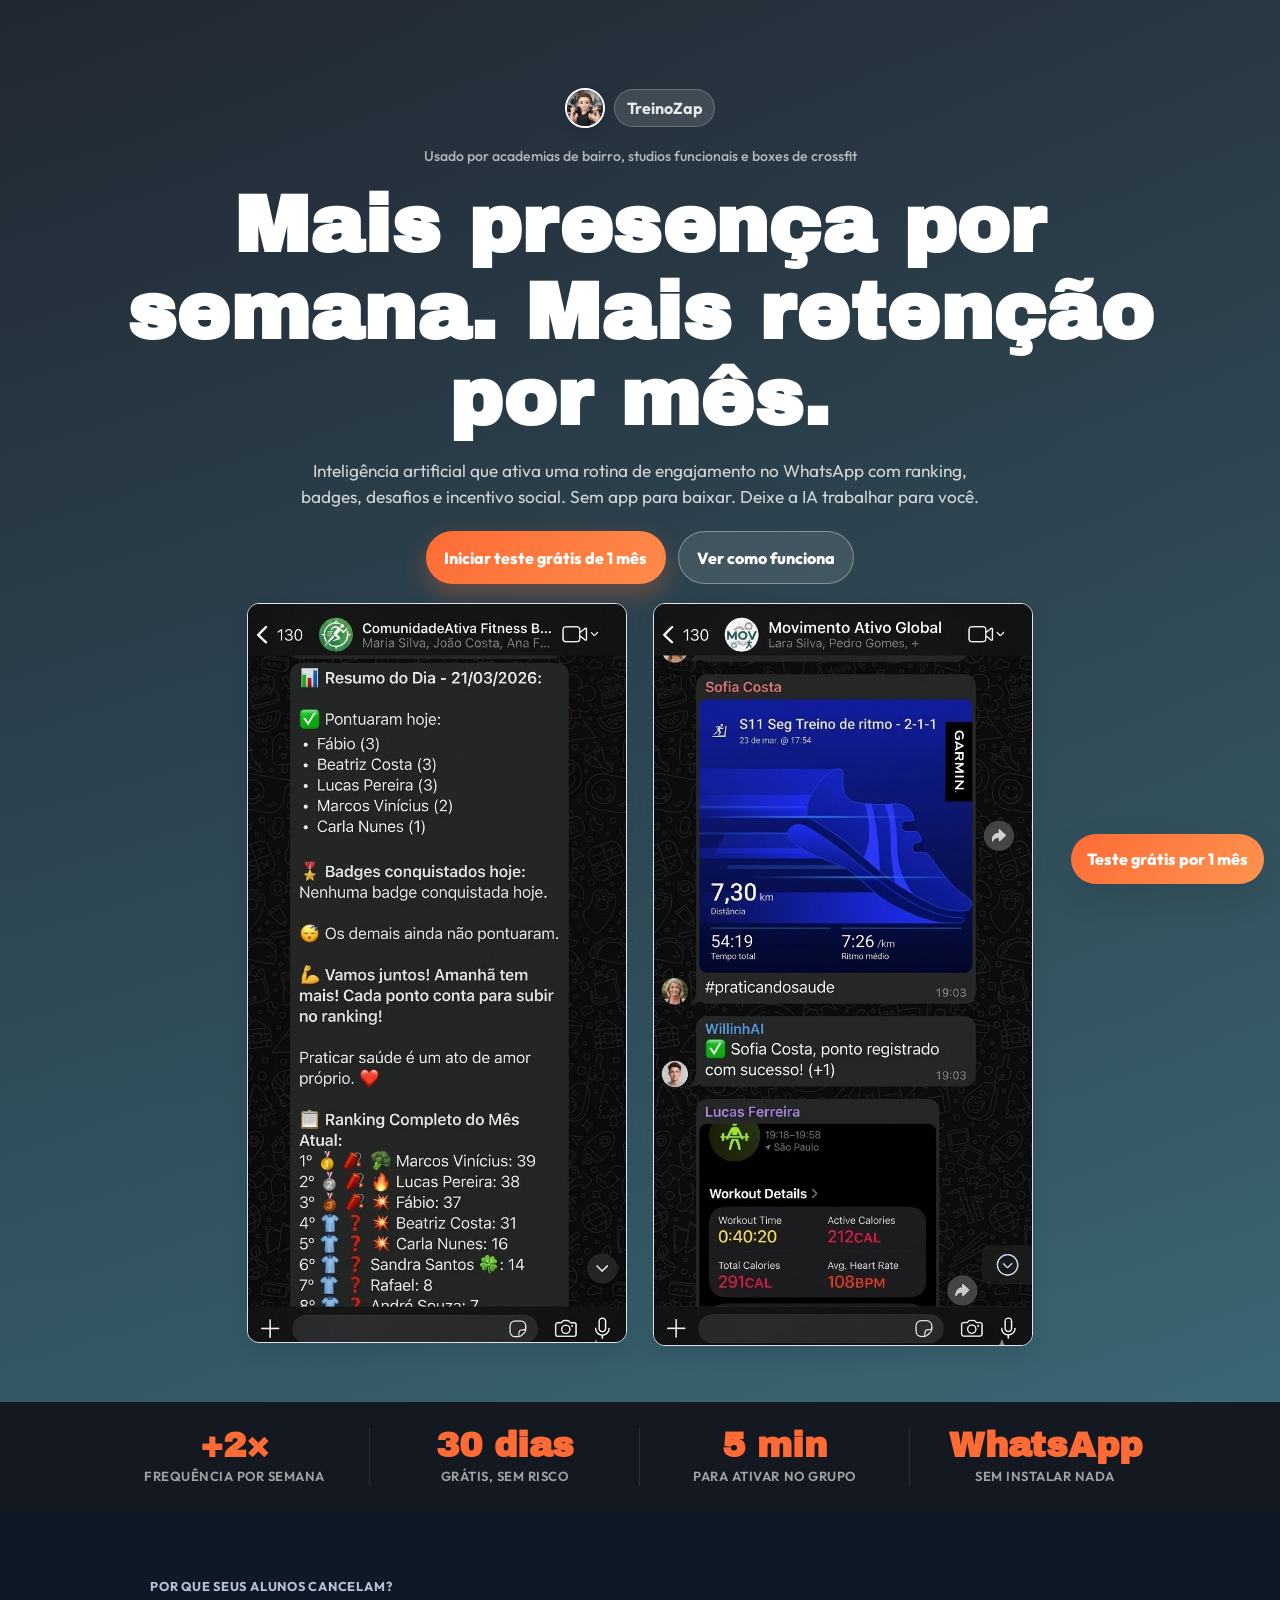
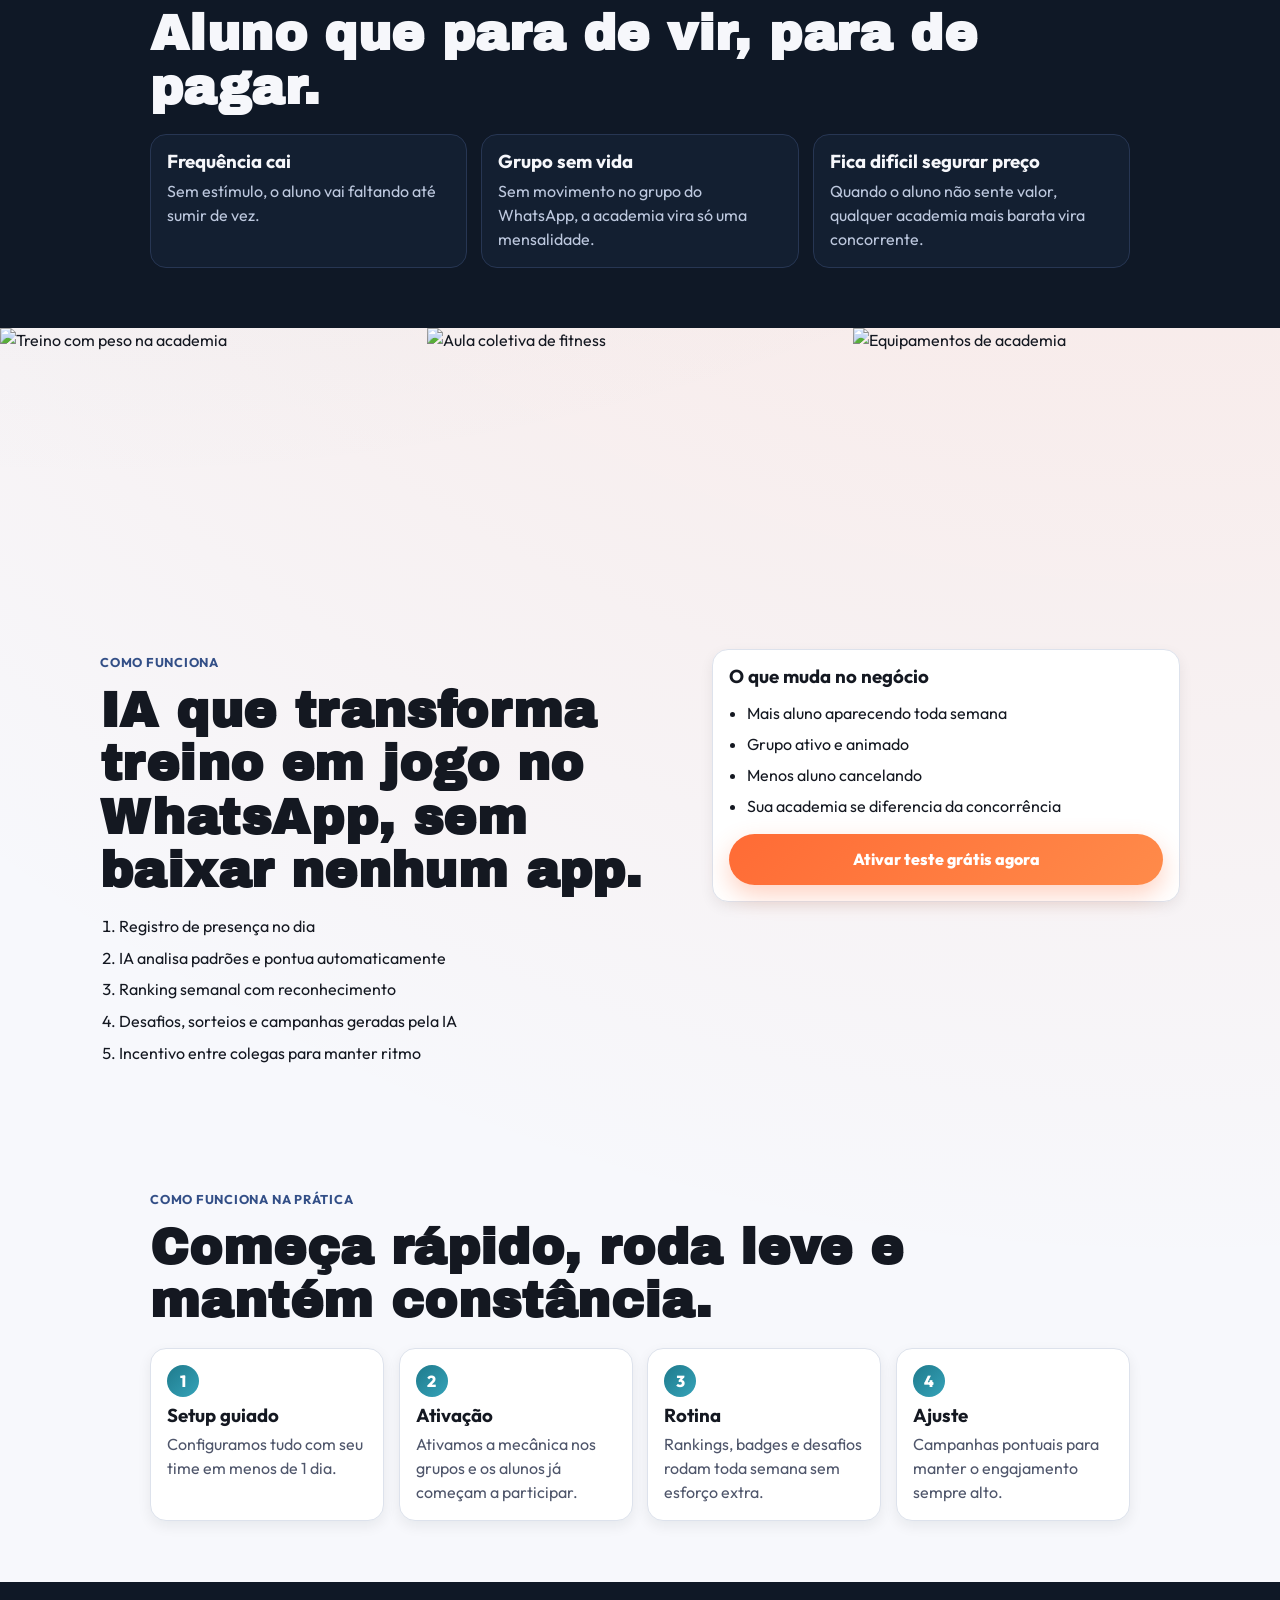
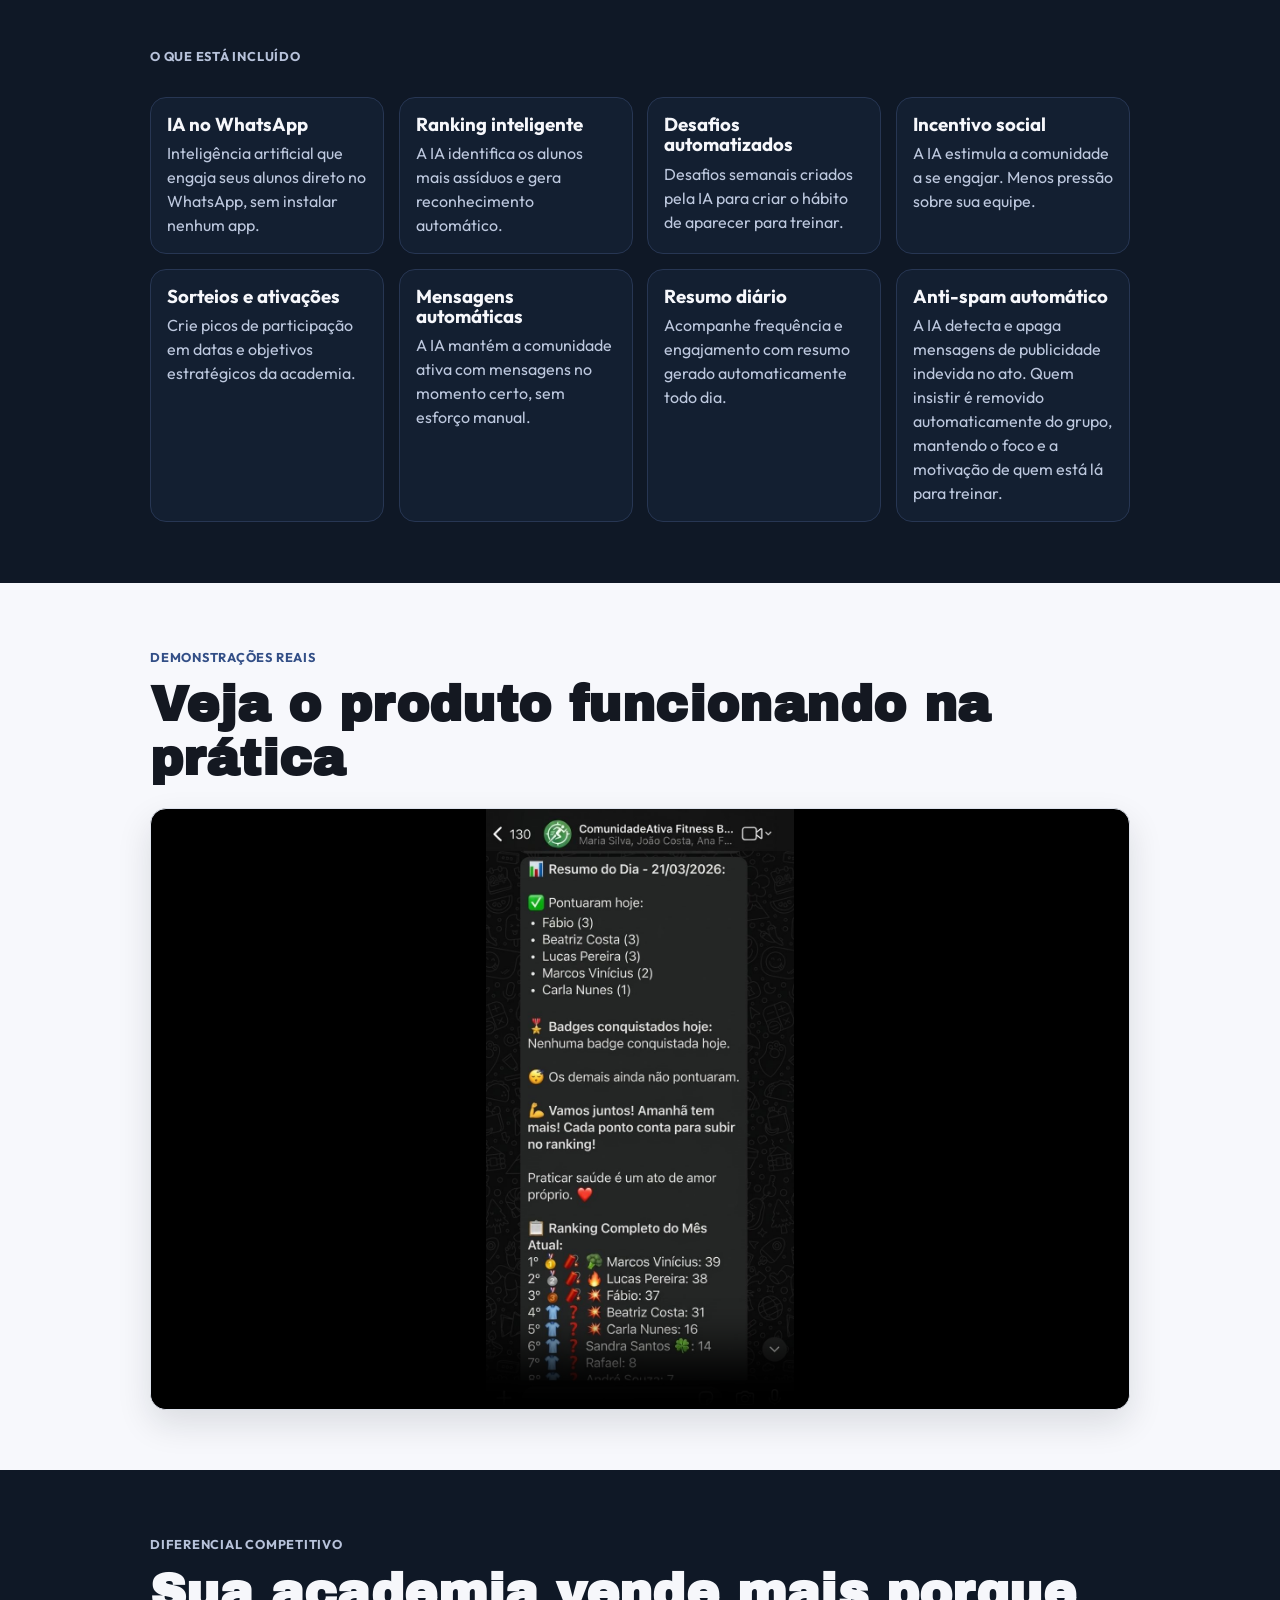
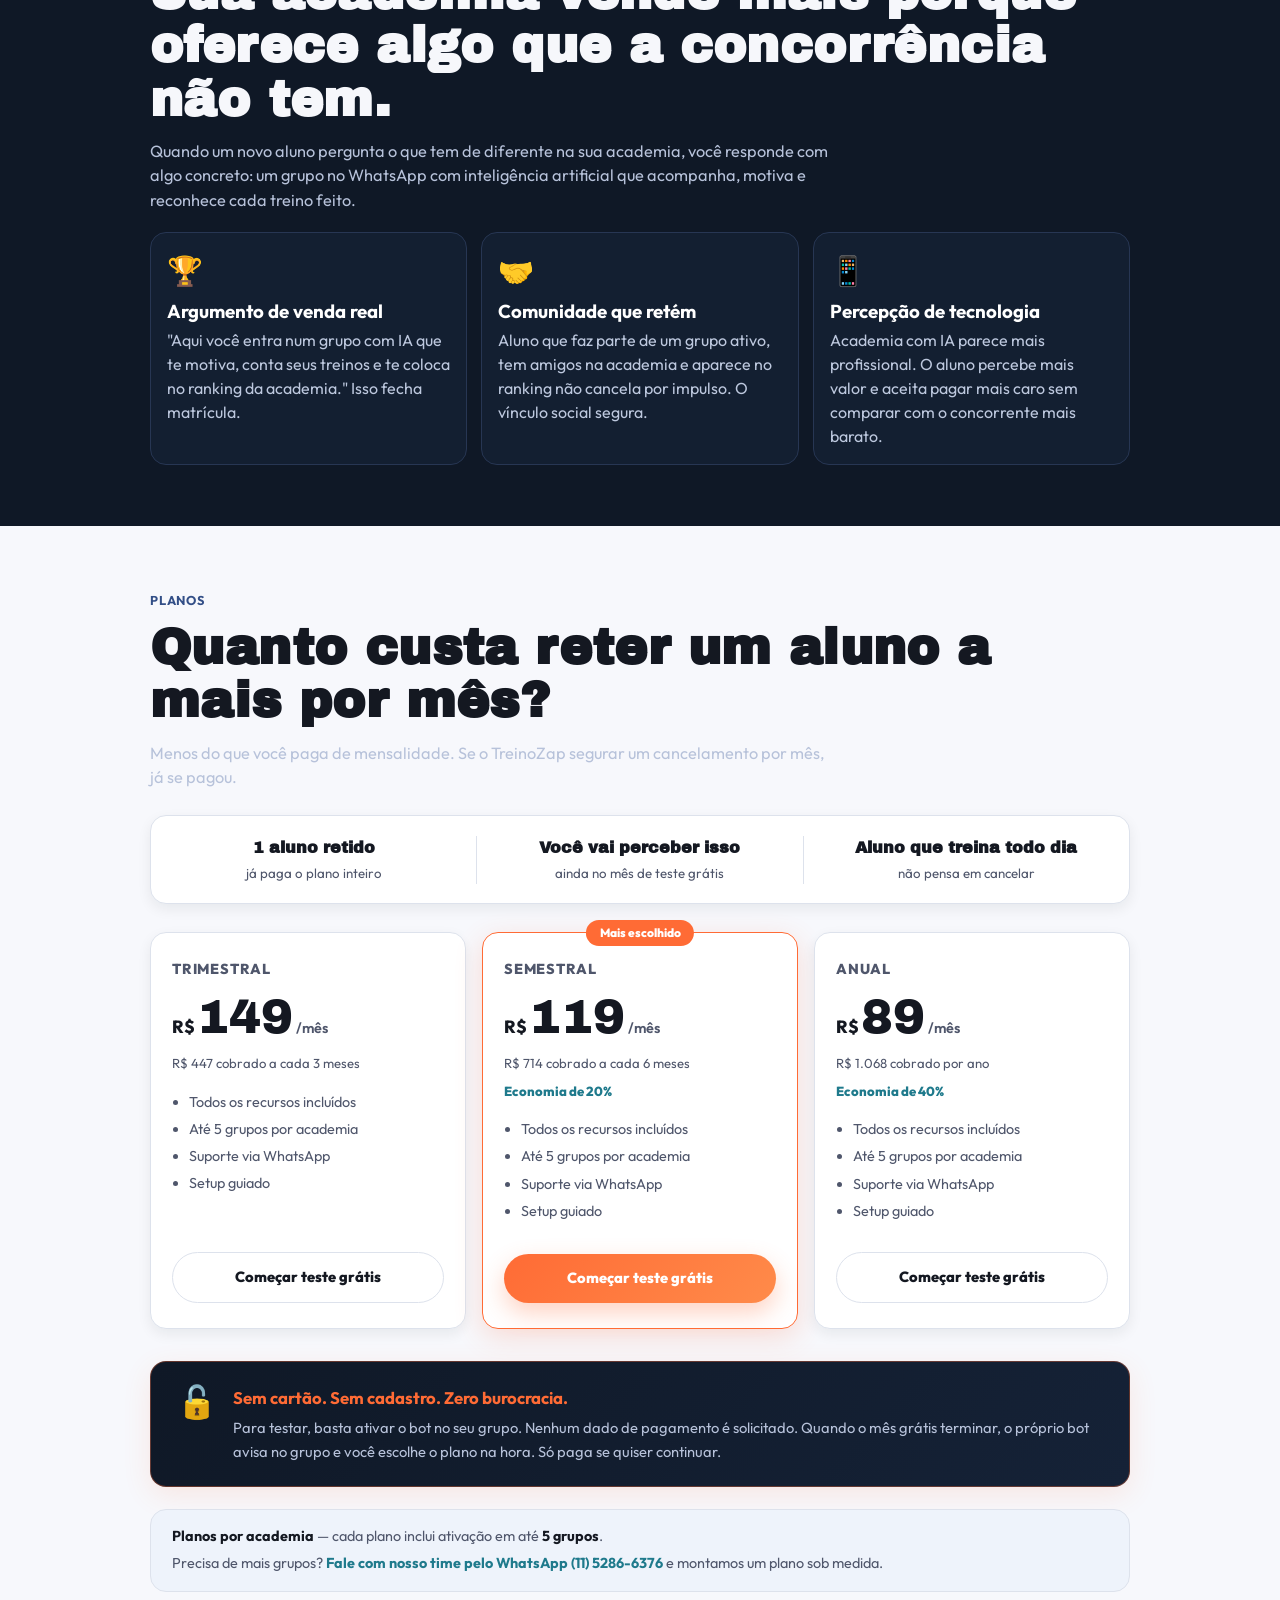
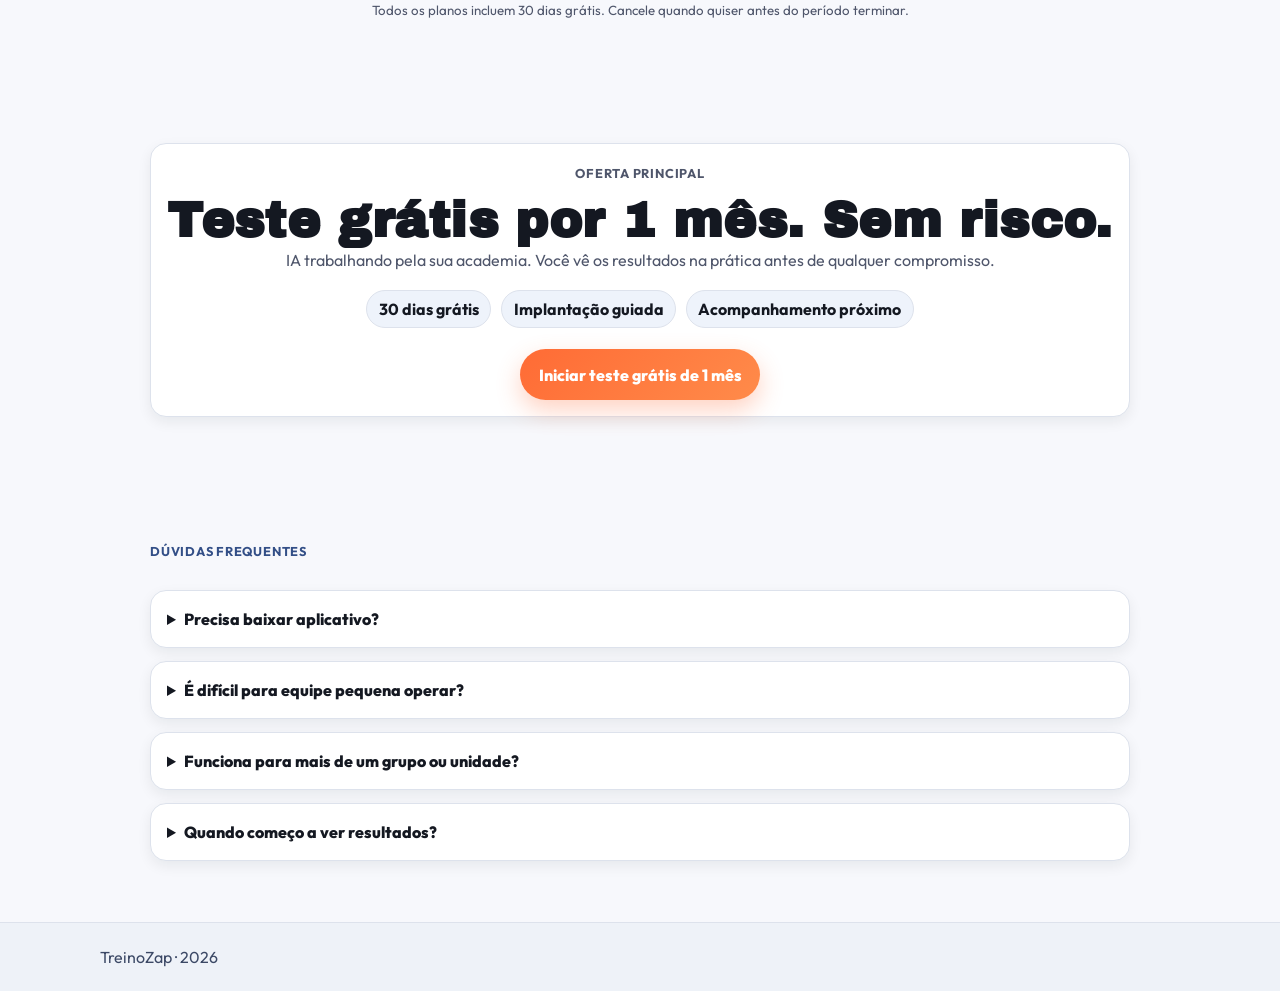
==== index.html @ 0efcb7a5 "new" ====
﻿<!doctype html>
<html lang="pt-BR">
<head>
  <meta charset="UTF-8" />
  <meta name="viewport" content="width=device-width, initial-scale=1.0" />
  <title>Solução Performance | Retenção no WhatsApp</title>
  <meta name="description" content="Solução de alta performance para retenção, frequência e engajamento da academia via WhatsApp. Teste grátis por 1 mês com implantação guiada." />
  <link rel="preconnect" href="https://fonts.googleapis.com" />
  <link rel="preconnect" href="https://fonts.gstatic.com" crossorigin />
  <link href="https://fonts.googleapis.com/css2?family=Archivo+Black&family=Outfit:wght@400;500;700;800&display=swap" rel="stylesheet" />
  <link rel="stylesheet" href="index.css" />
</head>
<body>
  <main>
    <section class="hero" id="topo">
      <div class="container hero-wrap">
        <div class="tag-with-mascot hero-mascot">
          <img class="mascot" src="img/willinhai.jpeg" alt="Mascote TreinoZap" loading="lazy" />
          <p class="micro-proof">TreinoZap</p>
        </div>
        <p class="social-proof-text">Usado por academias de bairro, studios funcionais e boxes de crossfit</p>
        <h1>Mais presença por semana. Mais retenção por mês.</h1>
        <p class="sub">
          Inteligência artificial que ativa uma rotina de engajamento no WhatsApp com ranking, badges, desafios e incentivo social.
          Sem app para baixar. Deixe a IA trabalhar para você.
        </p>

        <div class="hero-cta">
          <a class="btn btn-main" href="ativar.html">Iniciar teste grátis de 1 mês</a>
          <a class="btn btn-ghost" href="#como-funciona">Ver como funciona</a>
        </div>

        <div class="hero-gallery" aria-label="Visuais reais do produto">
          <img src="img/demonstracaorank.jpeg" alt="Ranking semanal dos alunos" loading="lazy" />
          <img src="img/demontracaopontuacao.jpeg" alt="Pontuação e reconhecimento no WhatsApp" loading="lazy" />
        </div>
      </div>
    </section>

    <section class="stats-bar" aria-label="Números do produto">
      <div class="container">
        <div class="stats-row">
          <div class="stat-item">
            <strong>+2×</strong>
            <span>frequência por semana</span>
          </div>
          <div class="stat-item">
            <strong>30 dias</strong>
            <span>grátis, sem risco</span>
          </div>
          <div class="stat-item">
            <strong>5 min</strong>
            <span>para ativar no grupo</span>
          </div>
          <div class="stat-item">
            <strong>WhatsApp</strong>
            <span>sem instalar nada</span>
          </div>
        </div>
      </div>
    </section>

    <section class="section contrast" id="dor">
      <div class="container narrow">
        <p class="eyebrow">Por que seus alunos cancelam?</p>
        <h2>Aluno que para de vir, para de pagar.</h2>
        <div class="three">
          <article>
            <h3>Frequência cai</h3>
            <p>Sem estím­ulo, o aluno vai faltando até sumir de vez.</p>
          </article>
          <article>
            <h3>Grupo sem vida</h3>
            <p>Sem movimento no grupo do WhatsApp, a academia vira só uma mensalidade.</p>
          </article>
          <article>
            <h3>Fica difícil segurar preço</h3>
            <p>Quando o aluno não sente valor, qualquer academia mais barata vira concorrente.</p>
          </article>
        </div>
      </div>
    </section>

    <div class="photo-strip" aria-hidden="true">
      <img src="https://images.unsplash.com/photo-1517836357463-d25dfeac3438?auto=format&fit=crop&w=700&q=80" alt="Treino com peso na academia" loading="lazy" />
      <img src="https://images.unsplash.com/photo-1571019613454-1cb2f99b2d8b?auto=format&fit=crop&w=700&q=80" alt="Aula coletiva de fitness" loading="lazy" />
      <img src="https://images.unsplash.com/photo-1581009146145-b5ef050c2e1e?auto=format&fit=crop&w=700&q=80" alt="Equipamentos de academia" loading="lazy" />
    </div>

    <section class="section" id="mecanismo">
      <div class="container two-col">
        <div>
          <p class="eyebrow">Como funciona</p>
          <h2>IA que transforma treino em jogo no WhatsApp, sem baixar nenhum app.</h2>
          <ol class="steps">
            <li>Registro de presença no dia</li>
            <li>IA analisa padrões e pontua automaticamente</li>
            <li>Ranking semanal com reconhecimento</li>
            <li>Desafios, sorteios e campanhas geradas pela IA</li>
            <li>Incentivo entre colegas para manter ritmo</li>
          </ol>
        </div>
        <aside class="proof-card" aria-label="Resultado esperado">
          <h3>O que muda no negócio</h3>
          <ul>
            <li>Mais aluno aparecendo toda semana</li>
            <li>Grupo ativo e animado</li>
            <li>Menos aluno cancelando</li>
            <li>Sua academia se diferencia da concorrência</li>
          </ul>
          <a class="btn btn-main full" href="ativar.html">Ativar teste grátis agora</a>
        </aside>
      </div>
    </section>

    <section class="section" id="como-funciona">
      <div class="container narrow">
        <p class="eyebrow">Como funciona na prática</p>
        <h2>Começa rápido, roda leve e mantém constância.</h2>
        <div class="timeline">
          <article><span>1</span><h3>Setup guiado</h3><p>Configuramos tudo com seu time em menos de 1 dia.</p></article>
          <article><span>2</span><h3>Ativação</h3><p>Ativamos a mecânica nos grupos e os alunos já começam a participar.</p></article>
          <article><span>3</span><h3>Rotina</h3><p>Rankings, badges e desafios rodam toda semana sem esforço extra.</p></article>
          <article><span>4</span><h3>Ajuste</h3><p>Campanhas pontuais para manter o engajamento sempre alto.</p></article>
        </div>
      </div>
    </section>

    <section class="section contrast" id="funcionalidades">
      <div class="container narrow">
        <p class="eyebrow">O que está incluído</p>
        <div class="feature-grid">
          <article><h3>IA no WhatsApp</h3><p>Inteligência artificial que engaja seus alunos direto no WhatsApp, sem instalar nenhum app.</p></article>
          <article><h3>Ranking inteligente</h3><p>A IA identifica os alunos mais assíduos e gera reconhecimento automático.</p></article>
          <article><h3>Desafios automatizados</h3><p>Desafios semanais criados pela IA para criar o hábito de aparecer para treinar.</p></article>
          <article><h3>Incentivo social</h3><p>A IA estimula a comunidade a se engajar. Menos pressão sobre sua equipe.</p></article>
          <article><h3>Sorteios e ativações</h3><p>Crie picos de participação em datas e objetivos estratégicos da academia.</p></article>
          <article><h3>Mensagens automáticas</h3><p>A IA mantém a comunidade ativa com mensagens no momento certo, sem esforço manual.</p></article>
          <article><h3>Resumo diário</h3><p>Acompanhe frequência e engajamento com resumo gerado automaticamente todo dia.</p></article>
          <article><h3>Anti-spam automático</h3><p>A IA detecta e apaga mensagens de publicidade indevida no ato. Quem insistir é removido automaticamente do grupo, mantendo o foco e a motivação de quem está lá para treinar.</p></article>
        </div>
      </div>
    </section>

    <section class="section" id="demonstracoes">
      <div class="container narrow">
        <p class="eyebrow">Demonstrações reais</p>
        <h2>Veja o produto funcionando na prática</h2>
        <div class="demo-video-wrap">
          <video controls playsinline preload="metadata" poster="img/demonstracaorank.jpeg">
            <source src="img/demo.mp4" type="video/mp4" />
            Seu navegador não suporta vídeo HTML5.
          </video>
        </div>
      </div>
    </section>

    <section class="section contrast" id="diferencial">
      <div class="container narrow">
        <p class="eyebrow">Diferencial competitivo</p>
        <h2>Sua academia vende mais porque oferece algo que a concorrência não tem.</h2>
        <p class="section-lead">Quando um novo aluno pergunta o que tem de diferente na sua academia, você responde com algo concreto: um grupo no WhatsApp com inteligência artificial que acompanha, motiva e reconhece cada treino feito.</p>
        <div class="three diff-cards">
          <article>
            <div class="diff-icon">🏆</div>
            <h3>Argumento de venda real</h3>
            <p>"Aqui você entra num grupo com IA que te motiva, conta seus treinos e te coloca no ranking da academia." Isso fecha matrícula.</p>
          </article>
          <article>
            <div class="diff-icon">🤝</div>
            <h3>Comunidade que retém</h3>
            <p>Aluno que faz parte de um grupo ativo, tem amigos na academia e aparece no ranking não cancela por impulso. O vínculo social segura.</p>
          </article>
          <article>
            <div class="diff-icon">📱</div>
            <h3>Percepção de tecnologia</h3>
            <p>Academia com IA parece mais profissional. O aluno percebe mais valor e aceita pagar mais caro sem comparar com o concorrente mais barato.</p>
          </article>
        </div>
      </div>
    </section>

    <section class="section" id="precos">
      <div class="container narrow">
        <p class="eyebrow">Planos</p>
        <h2>Quanto custa reter um aluno a mais por mês?</h2>
        <p class="section-lead">Menos do que você paga de mensalidade. Se o TreinoZap segurar um cancelamento por mês, já se pagou.</p>

        <div class="roi-banner">
          <div class="roi-item">
            <strong>1 aluno retido</strong>
            <span>já paga o plano inteiro</span>
          </div>
          <div class="roi-divider"></div>
          <div class="roi-item">
            <strong>Você vai perceber isso</strong>
            <span>ainda no mês de teste grátis</span>
          </div>
          <div class="roi-divider"></div>
          <div class="roi-item">
            <strong>Aluno que treina todo dia</strong>
            <span>não pensa em cancelar</span>
          </div>
        </div>
        <div class="pricing-grid">
          <article class="price-card">
            <p class="plan-name">Trimestral</p>
            <div class="price-main">
              <span class="price-currency">R$</span>
              <span class="price-value">149</span>
              <span class="price-period">/mês</span>
            </div>
            <p class="price-total">R$ 447 cobrado a cada 3 meses</p>
            <ul class="price-features">
              <li>Todos os recursos incluídos</li>
              <li>Até 5 grupos por academia</li>
              <li>Suporte via WhatsApp</li>
              <li>Setup guiado</li>
            </ul>
            <a class="btn btn-ghost full" href="ativar.html">Começar teste grátis</a>
          </article>
          <article class="price-card price-featured">
            <span class="price-badge">Mais escolhido</span>
            <p class="plan-name">Semestral</p>
            <div class="price-main">
              <span class="price-currency">R$</span>
              <span class="price-value">119</span>
              <span class="price-period">/mês</span>
            </div>
            <p class="price-total">R$ 714 cobrado a cada 6 meses</p>
            <p class="price-save">Economia de 20%</p>
            <ul class="price-features">
              <li>Todos os recursos incluídos</li>
              <li>Até 5 grupos por academia</li>
              <li>Suporte via WhatsApp</li>
              <li>Setup guiado</li>
            </ul>
            <a class="btn btn-main full" href="ativar.html">Começar teste grátis</a>
          </article>
          <article class="price-card">
            <p class="plan-name">Anual</p>
            <div class="price-main">
              <span class="price-currency">R$</span>
              <span class="price-value">89</span>
              <span class="price-period">/mês</span>
            </div>
            <p class="price-total">R$ 1.068 cobrado por ano</p>
            <p class="price-save">Economia de 40%</p>
            <ul class="price-features">
              <li>Todos os recursos incluídos</li>
              <li>Até 5 grupos por academia</li>
              <li>Suporte via WhatsApp</li>
              <li>Setup guiado</li>
            </ul>
            <a class="btn btn-ghost full" href="ativar.html">Começar teste grátis</a>
          </article>
        </div>
        <div class="no-card-banner">
          <span class="no-card-icon">🔓</span>
          <div>
            <strong>Sem cartão. Sem cadastro. Zero burocracia.</strong>
            <p>Para testar, basta ativar o bot no seu grupo. Nenhum dado de pagamento é solicitado. Quando o mês grátis terminar, o próprio bot avisa no grupo e você escolhe o plano na hora. Só paga se quiser continuar.</p>
          </div>
        </div>
        <div class="plan-limits">
          <p><strong>Planos por academia</strong> — cada plano inclui ativação em até <strong>5 grupos</strong>.</p>
          <p>Precisa de mais grupos? <a href="https://wa.me/5511528​66376" target="_blank" rel="noopener noreferrer">Fale com nosso time pelo WhatsApp (11) 5286-6376</a> e montamos um plano sob medida.</p>
        </div>
        <p class="price-note">Todos os planos incluem 30 dias grátis. Cancele quando quiser antes do período terminar.</p>
      </div>
    </section>

    <section class="section" id="oferta">
      <div class="container narrow offer">
        <p class="eyebrow">Oferta principal</p>
        <h2>Teste grátis por 1 mês. Sem risco.</h2>
        <p>IA trabalhando pela sua academia. Você vê os resultados na prática antes de qualquer compromisso.</p>
        <div class="chips">
          <span>30 dias grátis</span>
          <span>Implantação guiada</span>
          <span>Acompanhamento próximo</span>
        </div>
        <div class="hero-cta">
          <a class="btn btn-main" href="ativar.html">Iniciar teste grátis de 1 mês</a>
        </div>
      </div>
    </section>

    <section class="section" id="faq">
      <div class="container narrow">
        <p class="eyebrow">Dúvidas frequentes</p>
        <div class="faq-list">
          <details>
            <summary>Precisa baixar aplicativo?</summary>
            <p>Não. A ativação acontece inteiramente no WhatsApp, sem instalar nada.</p>
          </details>
          <details>
            <summary>É difícil para equipe pequena operar?</summary>
            <p>Não. O processo foi desenhado para operação leve, com onboarding guiado e suporte próximo.</p>
          </details>
          <details>
            <summary>Funciona para mais de um grupo ou unidade?</summary>
            <p>Sim. Você pode ativar em múltiplos grupos e acompanhar cada um separadamente.</p>
          </details>
          <details>
            <summary>Quando começo a ver resultados?</summary>
            <p>Academias costumam registrar aumento de frequência já na segunda semana de uso.</p>
          </details>
        </div>
      </div>
    </section>
  </main>

  <a class="sticky-cta" href="ativar.html">Teste grátis por 1 mês</a>

  <footer class="footer">
    <div class="container footer-inner">
      <p>TreinoZap · <span id="year"></span></p>
    </div>
  </footer>

  <script src="script.js"></script>
</body>
</html>
---- index.css ----
﻿:root {
  --bg: #f7f8fc;
  --ink: #141821;
  --muted: #4f566b;
  --surface: #ffffff;
  --line: #dde2ec;
  --accent: #1f7a8c;
  --accent-2: #ff6b35;
  --chip: #eef3fb;
  --radius: 16px;
  --shadow: 0 14px 34px rgba(20, 24, 33, 0.12);
}

* {
  box-sizing: border-box;
}

html,
body {
  margin: 0;
  padding: 0;
}

body {
  font-family: "Outfit", sans-serif;
  color: var(--ink);
  background:
    radial-gradient(circle at 8% 0%, rgba(31, 122, 140, 0.16), transparent 28%),
    radial-gradient(circle at 92% 12%, rgba(255, 107, 53, 0.18), transparent 30%),
    var(--bg);
  line-height: 1.5;
}

h1,
h2,
h3 {
  margin: 0;
  line-height: 1.08;
}

h1,
h2 {
  font-family: "Archivo Black", sans-serif;
  letter-spacing: 0.4px;
}

p {
  margin: 0;
}

.container {
  width: min(1080px, calc(100% - 2rem));
  margin: 0 auto;
}

.narrow {
  max-width: 980px;
}

.hero {
  padding: 5.5rem 0 3.5rem;
  position: relative;
  background-image:
    linear-gradient(160deg, rgba(8, 14, 26, 0.88) 0%, rgba(18, 75, 92, 0.82) 100%),
    url('https://images.unsplash.com/photo-1534438327276-14e5300c3a48?auto=format&fit=crop&w=1440&q=80');
  background-size: cover;
  background-position: center;
  color: #fff;
}

.hero-wrap {
  text-align: center;
}

.hero h1 {
  color: #fff;
}

.hero .sub {
  color: rgba(255, 255, 255, 0.78);
}

.hero .social-proof-text {
  color: rgba(255, 255, 255, 0.65);
}

.hero .micro-proof {
  background: rgba(255, 255, 255, 0.12);
  border-color: rgba(255, 255, 255, 0.22);
  color: rgba(255, 255, 255, 0.88);
  backdrop-filter: blur(8px);
}

.hero .btn-ghost {
  background: rgba(255, 255, 255, 0.1);
  border-color: rgba(255, 255, 255, 0.35);
  color: #fff;
  backdrop-filter: blur(6px);
}

.tag-with-mascot {
  display: inline-flex;
  align-items: center;
  gap: 0.55rem;
}

.hero-mascot {
  margin-bottom: 0.7rem;
}

.mascot {
  width: 40px;
  height: 40px;
  border-radius: 50%;
  object-fit: cover;
  border: 2px solid #fff;
  box-shadow: 0 5px 12px rgba(20, 24, 33, 0.2);
}

.micro-proof {
  display: inline-block;
  padding: 0.4rem 0.72rem;
  border-radius: 999px;
  border: 1px solid var(--line);
  background: var(--surface);
  font-weight: 700;
  color: var(--muted);
}

.social-proof-text {
  display: block;
  margin: 0.45rem auto 0;
  color: var(--muted);
  font-size: 0.88rem;
  font-weight: 500;
}

h1 {
  margin: 1rem auto 0;
  max-width: 22ch;
  font-size: clamp(2.3rem, 7.4vw, 5rem);
}

.sub {
  margin: 0.95rem auto 0;
  max-width: 64ch;
  color: var(--muted);
  font-size: 1.08rem;
}

.hero-cta {
  margin-top: 1.35rem;
  display: flex;
  justify-content: center;
  flex-wrap: wrap;
  gap: 0.75rem;
}

.btn {
  display: inline-flex;
  align-items: center;
  justify-content: center;
  text-decoration: none;
  border-radius: 999px;
  padding: 0.83rem 1.14rem;
  font-weight: 800;
}

.btn-main {
  background: linear-gradient(135deg, var(--accent-2), #ff8b4a);
  color: #fff;
  box-shadow: 0 10px 24px rgba(255, 107, 53, 0.3);
}

.btn-ghost {
  border: 1px solid var(--line);
  color: var(--ink);
  background: var(--surface);
}

.trust-row {
  margin: 1.2rem auto 0;
  display: flex;
  flex-wrap: wrap;
  justify-content: center;
  gap: 0.6rem;
}

.trust-row span {
  background: var(--chip);
  border-radius: 999px;
  padding: 0.38rem 0.72rem;
  border: 1px solid var(--line);
  font-weight: 700;
  color: #2f3c58;
}

.hero-gallery {
  margin-top: 1.2rem;
  display: grid;
  gap: 0.7rem;
  grid-template-columns: repeat(2, minmax(0, 1fr));
  max-width: 800px;
  margin-inline: auto;
}

.hero-gallery img {
  width: min(100%, 380px);
  height: auto;
  border-radius: 12px;
  border: 1px solid var(--line);
  box-shadow: 0 8px 18px rgba(20, 24, 33, 0.12);
  display: block;
  margin: 0 auto;
}

.section {
  padding: 3.8rem 0;
}

.section.contrast {
  background: #0f1826;
  color: #f6f7fb;
}

.section.contrast .eyebrow,
.section.contrast p {
  color: #b7c2da;
}

.eyebrow {
  display: inline-block;
  margin-bottom: 0.7rem;
  text-transform: uppercase;
  letter-spacing: 0.06em;
  font-size: 0.8rem;
  color: #334f87;
  font-weight: 700;
}

h2 {
  font-size: clamp(1.9rem, 5.5vw, 3.1rem);
}

.three,
.feature-grid,
.proof-grid,
.timeline {
  margin-top: 1.25rem;
  display: grid;
  gap: 0.9rem;
}

.three {
  grid-template-columns: repeat(3, minmax(0, 1fr));
}

.two-col {
  display: grid;
  grid-template-columns: 1.1fr 0.9fr;
  gap: 2.5rem;
  align-items: start;
}

.feature-grid {
  grid-template-columns: repeat(4, minmax(0, 1fr));
}

.timeline {
  grid-template-columns: repeat(4, minmax(0, 1fr));
}

.proof-grid {
  grid-template-columns: repeat(2, minmax(0, 1fr));
}

.three article,
.feature-grid article,
.proof-grid article,
.timeline article,
.proof-card,
.offer,
details {
  background: var(--surface);
  border: 1px solid var(--line);
  border-radius: var(--radius);
  padding: 1rem;
  box-shadow: 0 5px 14px rgba(20, 24, 33, 0.07);
}

.proof-grid img {
  width: min(100%, 420px);
  height: auto;
  border-radius: 12px;
  border: 1px solid var(--line);
  margin-top: 0.55rem;
  display: block;
  margin-left: auto;
  margin-right: auto;
}

.section.contrast article {
  background: #131f31;
  border-color: #273653;
  box-shadow: none;
}

.section.contrast article p {
  color: #bdc8de;
}

article h3 {
  margin-bottom: 0.45rem;
}

article p,
.offer p {
  color: var(--muted);
}

.steps {
  margin: 1rem 0 0;
  padding-left: 1.2rem;
}

.steps li + li {
  margin-top: 0.48rem;
}

.proof-card {
  position: sticky;
  top: 1rem;
}

.proof-card ul {
  margin: 0.9rem 0 1rem;
  padding-left: 1.1rem;
}

.proof-card li + li {
  margin-top: 0.44rem;
}

.full {
  width: 100%;
}

.timeline span {
  display: inline-grid;
  place-items: center;
  width: 32px;
  height: 32px;
  border-radius: 50%;
  margin-bottom: 0.5rem;
  font-weight: 800;
  color: #fff;
  background: linear-gradient(135deg, var(--accent), #35a3b9);
}

.offer {
  text-align: center;
}

.chips {
  margin-top: 1.1rem;
  display: flex;
  gap: 0.6rem;
  justify-content: center;
  flex-wrap: wrap;
}

.chips span {
  background: var(--chip);
  border: 1px solid var(--line);
  border-radius: 999px;
  padding: 0.38rem 0.72rem;
  font-weight: 700;
}

.faq-list {
  margin-top: 1.1rem;
  display: grid;
  gap: 0.8rem;
}

summary {
  cursor: pointer;
  font-weight: 800;
}

details p {
  margin-top: 0.56rem;
}

.sticky-cta {
  position: fixed;
  right: 1rem;
  bottom: 1rem;
  z-index: 30;
  text-decoration: none;
  background: linear-gradient(135deg, var(--accent-2), #ff944f);
  color: #fff;
  font-weight: 800;
  padding: 0.82rem 1rem;
  border-radius: 999px;
  box-shadow: var(--shadow);
}

.footer {
  border-top: 1px solid var(--line);
  background: #eef2f8;
}

.footer-inner {
  min-height: 68px;
  display: flex;
  align-items: center;
  justify-content: space-between;
  gap: 1rem;
  color: #3c4966;
}

.footer-nav {
  display: inline-flex;
  gap: 0.8rem;
}

.footer-nav a {
  color: #3c4966;
  text-decoration: none;
  border-bottom: 1px solid transparent;
}

.footer-nav a:hover {
  border-color: #3c4966;
}

/* ── Stats bar ── */
.stats-bar {
  background: var(--ink);
  padding: 1.6rem 0;
}

.stats-row {
  display: grid;
  grid-template-columns: repeat(4, 1fr);
  gap: 0;
  text-align: center;
}

.stat-item {
  display: flex;
  flex-direction: column;
  gap: 0.25rem;
  padding: 0 1rem;
  border-right: 1px solid rgba(255, 255, 255, 0.1);
}

.stat-item:last-child {
  border-right: none;
}

.stat-item strong {
  font-family: "Archivo Black", sans-serif;
  font-size: clamp(1.5rem, 4vw, 2.2rem);
  color: var(--accent-2);
  line-height: 1;
}

.stat-item span {
  font-size: 0.82rem;
  color: rgba(255, 255, 255, 0.6);
  font-weight: 600;
  text-transform: uppercase;
  letter-spacing: 0.04em;
}

/* ── Photo strip ── */
.photo-strip {
  display: grid;
  grid-template-columns: repeat(3, 1fr);
  height: 260px;
  overflow: hidden;
}

.photo-strip img {
  width: 100%;
  height: 100%;
  object-fit: cover;
  display: block;
  transition: transform 0.5s ease;
}

.photo-strip img:hover {
  transform: scale(1.04);
}

/* ── Card hover effects ── */
.three article,
.feature-grid article,
.proof-grid article,
.timeline article {
  transition: transform 0.2s ease, box-shadow 0.2s ease;
}

.three article:hover,
.feature-grid article:hover,
.timeline article:hover {
  transform: translateY(-4px);
  box-shadow: 0 16px 36px rgba(20, 24, 33, 0.13);
}

/* ── Pricing ── */
.pricing-grid {
  margin-top: 1.8rem;
  display: grid;
  grid-template-columns: repeat(3, minmax(0, 1fr));
  gap: 1rem;
  align-items: stretch;
}
@media (max-width: 980px) {
  .three,
  .feature-grid,
  .proof-grid,
  .timeline {
    grid-template-columns: repeat(2, minmax(0, 1fr));
  }

  .pricing-grid {
    grid-template-columns: 1fr;
    max-width: 440px;
    margin-left: auto;
    margin-right: auto;
  }

  .hero-gallery {
    grid-template-columns: 1fr;
  }

  .two-col {
    grid-template-columns: 1fr;
  }

  .proof-card {
    position: static;
  }

  .stats-row {
    grid-template-columns: repeat(2, 1fr);
    gap: 1rem;
  }

  .stat-item {
    border-right: none;
    border-bottom: 1px solid rgba(255, 255, 255, 0.1);
    padding-bottom: 1rem;
  }

  .stat-item:nth-child(3),
  .stat-item:last-child {
    border-bottom: none;
  }

  .photo-strip {
    grid-template-columns: 1fr;
    height: 220px;
  }

  .photo-strip img:nth-child(2),
  .photo-strip img:nth-child(3) {
    display: none;
  }
}

@media (max-width: 680px) {
  .three,
  .feature-grid,
  .proof-grid,
  .timeline {
    grid-template-columns: 1fr;
  }

  .stats-row {
    grid-template-columns: 1fr;
  }

  .stat-item {
    border-bottom: 1px solid rgba(255, 255, 255, 0.1);
    padding-bottom: 0.8rem;
  }

  .stat-item:last-child {
    border-bottom: none;
    padding-bottom: 0;
  }

  .no-card-banner {
    flex-direction: column;
    gap: 0.8rem;
  }

  .hero-cta .btn,
  .price-card .btn {
    width: 100%;
    justify-content: center;
  }

  .two-col {
    gap: 1.5rem;
  }

  .section {
    padding: 2.5rem 0;
  }

  .footer-inner {
    text-align: center;
    flex-direction: column;
    justify-content: center;
    padding: 0.7rem 0;
  }

  .sticky-cta {
    left: 1rem;
    right: 1rem;
    text-align: center;
  }
}

/* ── Differentiator section ── */
.section-lead {
  margin-top: 0.8rem;
  color: #b7c2da;
  font-size: 1.02rem;
  max-width: 62ch;
}

.section.contrast .section-lead {
  color: #b7c2da;
}

.diff-icon {
  font-size: 1.8rem;
  margin-bottom: 0.5rem;
}

.diff-cards article h3 {
  color: #fff;
}

/* ── Demo video ── */
.demo-video-wrap {
  margin-top: 1.4rem;
  border-radius: var(--radius);
  overflow: hidden;
  box-shadow: var(--shadow);
  border: 1px solid var(--line);
  background: #000;
}

.demo-video-wrap video {
  width: 100%;
  display: block;
  max-height: 600px;
  object-fit: contain;
}



.price-card {
  background: var(--surface);
  border: 1px solid var(--line);
  border-radius: var(--radius);
  padding: 1.6rem 1.3rem;
  display: flex;
  flex-direction: column;
  gap: 0.5rem;
  position: relative;
  box-shadow: 0 5px 14px rgba(20, 24, 33, 0.07);
  transition: transform 0.2s ease, box-shadow 0.2s ease;
}

.price-card:hover {
  transform: translateY(-4px);
  box-shadow: 0 16px 36px rgba(20, 24, 33, 0.13);
}

.price-featured {
  border-color: var(--accent-2);
  box-shadow: 0 8px 28px rgba(255, 107, 53, 0.2);
}

.price-badge {
  position: absolute;
  top: -13px;
  left: 50%;
  transform: translateX(-50%);
  background: var(--accent-2);
  color: #fff;
  font-size: 0.75rem;
  font-weight: 800;
  padding: 0.25rem 0.85rem;
  border-radius: 999px;
  white-space: nowrap;
}

.plan-name {
  font-weight: 800;
  font-size: 0.9rem;
  text-transform: uppercase;
  letter-spacing: 0.06em;
  color: var(--muted);
  margin: 0;
}

.price-main {
  display: flex;
  align-items: baseline;
  gap: 0.15rem;
  margin: 0.3rem 0;
}

.price-currency {
  font-size: 1.1rem;
  font-weight: 800;
  color: var(--ink);
}

.price-value {
  font-family: "Archivo Black", sans-serif;
  font-size: 3rem;
  line-height: 1;
  color: var(--ink);
}

.price-period {
  font-size: 0.9rem;
  color: var(--muted);
  font-weight: 600;
}

.price-total {
  font-size: 0.82rem;
  color: var(--muted);
  margin: 0;
}

.price-save {
  font-size: 0.82rem;
  font-weight: 800;
  color: var(--accent);
  margin: 0;
}

.price-features {
  margin: 0.6rem 0 0;
  padding-left: 1.1rem;
  flex: 1;
}

.price-features li {
  font-size: 0.9rem;
  color: var(--muted);
  margin-bottom: 0.35rem;
}

.price-card .btn {
  margin-top: 1rem;
  font-size: 0.92rem;
}

.price-note {
  text-align: center;
  margin-top: 0.6rem;
  font-size: 0.83rem;
  color: var(--muted);
}

/* ── Plan limits ── */
.plan-limits {
  margin-top: 1.4rem;
  background: var(--chip);
  border: 1px solid var(--line);
  border-radius: var(--radius);
  padding: 1rem 1.3rem;
  display: flex;
  flex-direction: column;
  gap: 0.35rem;
}

.plan-limits p {
  margin: 0;
  font-size: 0.9rem;
  color: var(--muted);
}

.plan-limits strong {
  color: var(--ink);
}

.plan-limits a {
  color: var(--accent);
  font-weight: 700;
  text-decoration: none;
  border-bottom: 1px solid transparent;
  transition: border-color 0.15s;
}

.plan-limits a:hover {
  border-color: var(--accent);
}

/* ── ROI banner ── */
.roi-banner {
  display: flex;
  align-items: center;
  justify-content: space-between;
  gap: 0;
  margin: 1.6rem 0 1.8rem;
  background: var(--surface);
  border: 1px solid var(--line);
  border-radius: var(--radius);
  overflow: hidden;
  box-shadow: 0 5px 14px rgba(20, 24, 33, 0.07);
}

.roi-item {
  flex: 1;
  display: flex;
  flex-direction: column;
  align-items: center;
  text-align: center;
  padding: 1.2rem 1rem;
  gap: 0.25rem;
}

.roi-item strong {
  font-family: "Archivo Black", sans-serif;
  font-size: 1rem;
  color: var(--ink);
}

.roi-item span {
  font-size: 0.83rem;
  color: var(--muted);
}

.roi-divider {
  width: 1px;
  height: 48px;
  background: var(--line);
  flex-shrink: 0;
}

@media (max-width: 680px) {
  .roi-banner {
    flex-direction: column;
  }
  .roi-divider {
    width: 100%;
    height: 1px;
  }
}

/* ── No-card banner ── */
.no-card-banner {
  display: flex;
  align-items: flex-start;
  gap: 1rem;
  margin-top: 2rem;
  background: linear-gradient(135deg, #0f1826, #152237);
  border-radius: var(--radius);
  padding: 1.4rem 1.6rem;
  color: #f0f4ff;
  border: 1px solid rgba(255, 107, 53, 0.35);
  box-shadow: 0 8px 28px rgba(255, 107, 53, 0.12);
}

.no-card-icon {
  font-size: 2rem;
  flex-shrink: 0;
  line-height: 1;
}

.no-card-banner strong {
  display: block;
  font-size: 1.05rem;
  margin-bottom: 0.4rem;
  color: var(--accent-2);
}

.no-card-banner p {
  font-size: 0.92rem;
  color: #b7c2da;
  margin: 0;
  line-height: 1.6;
}
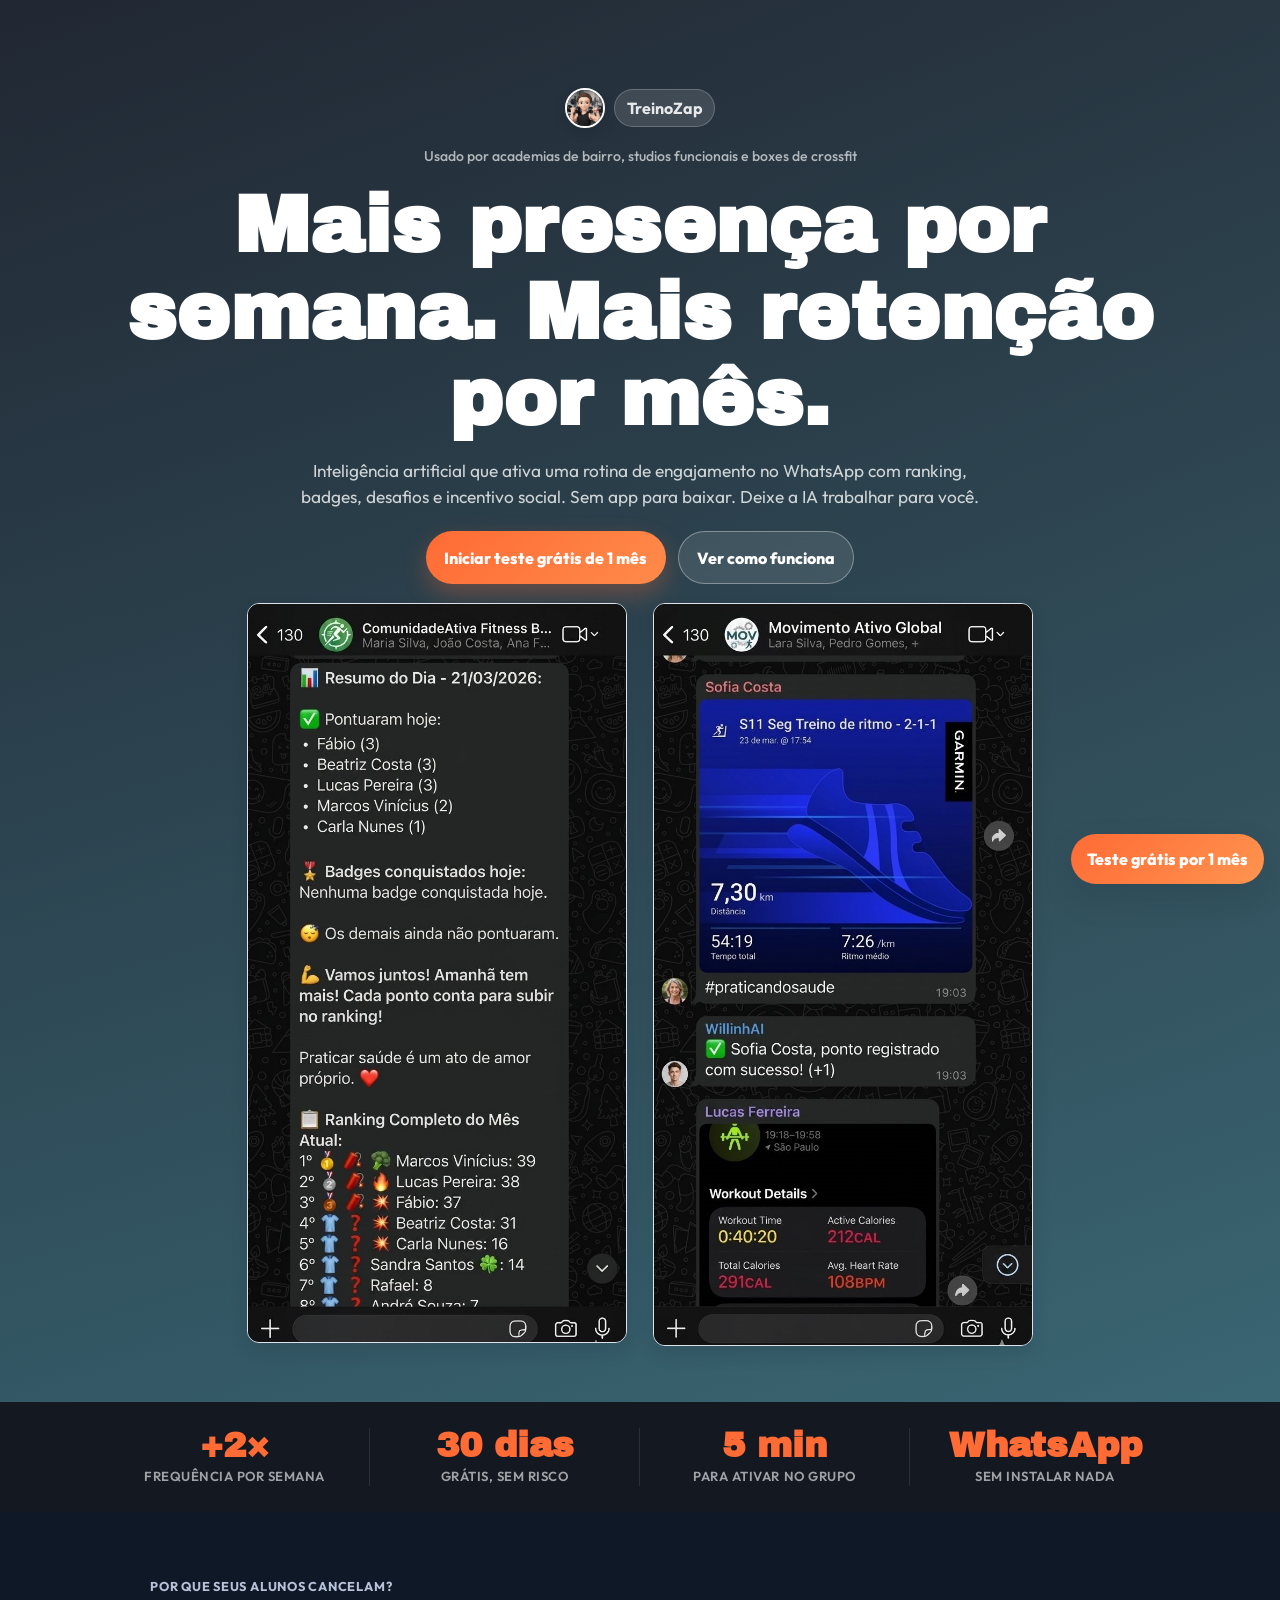
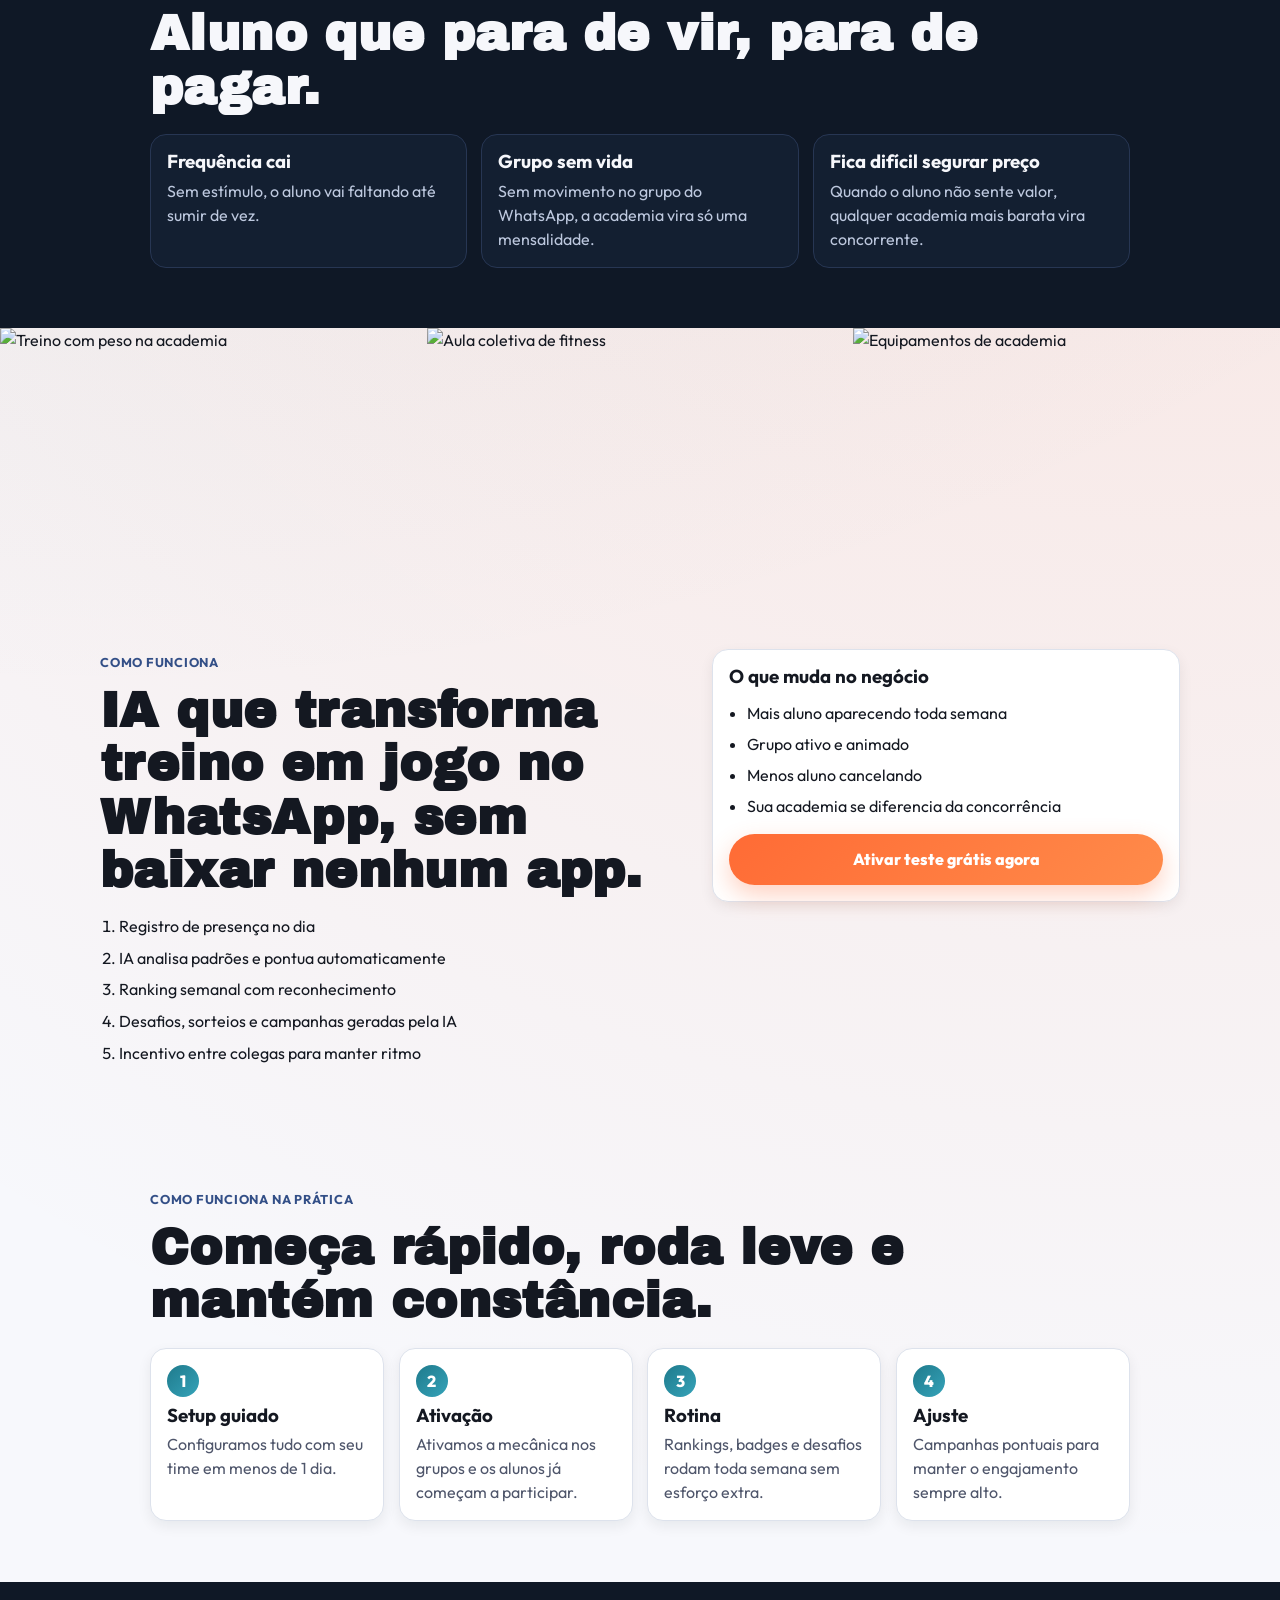
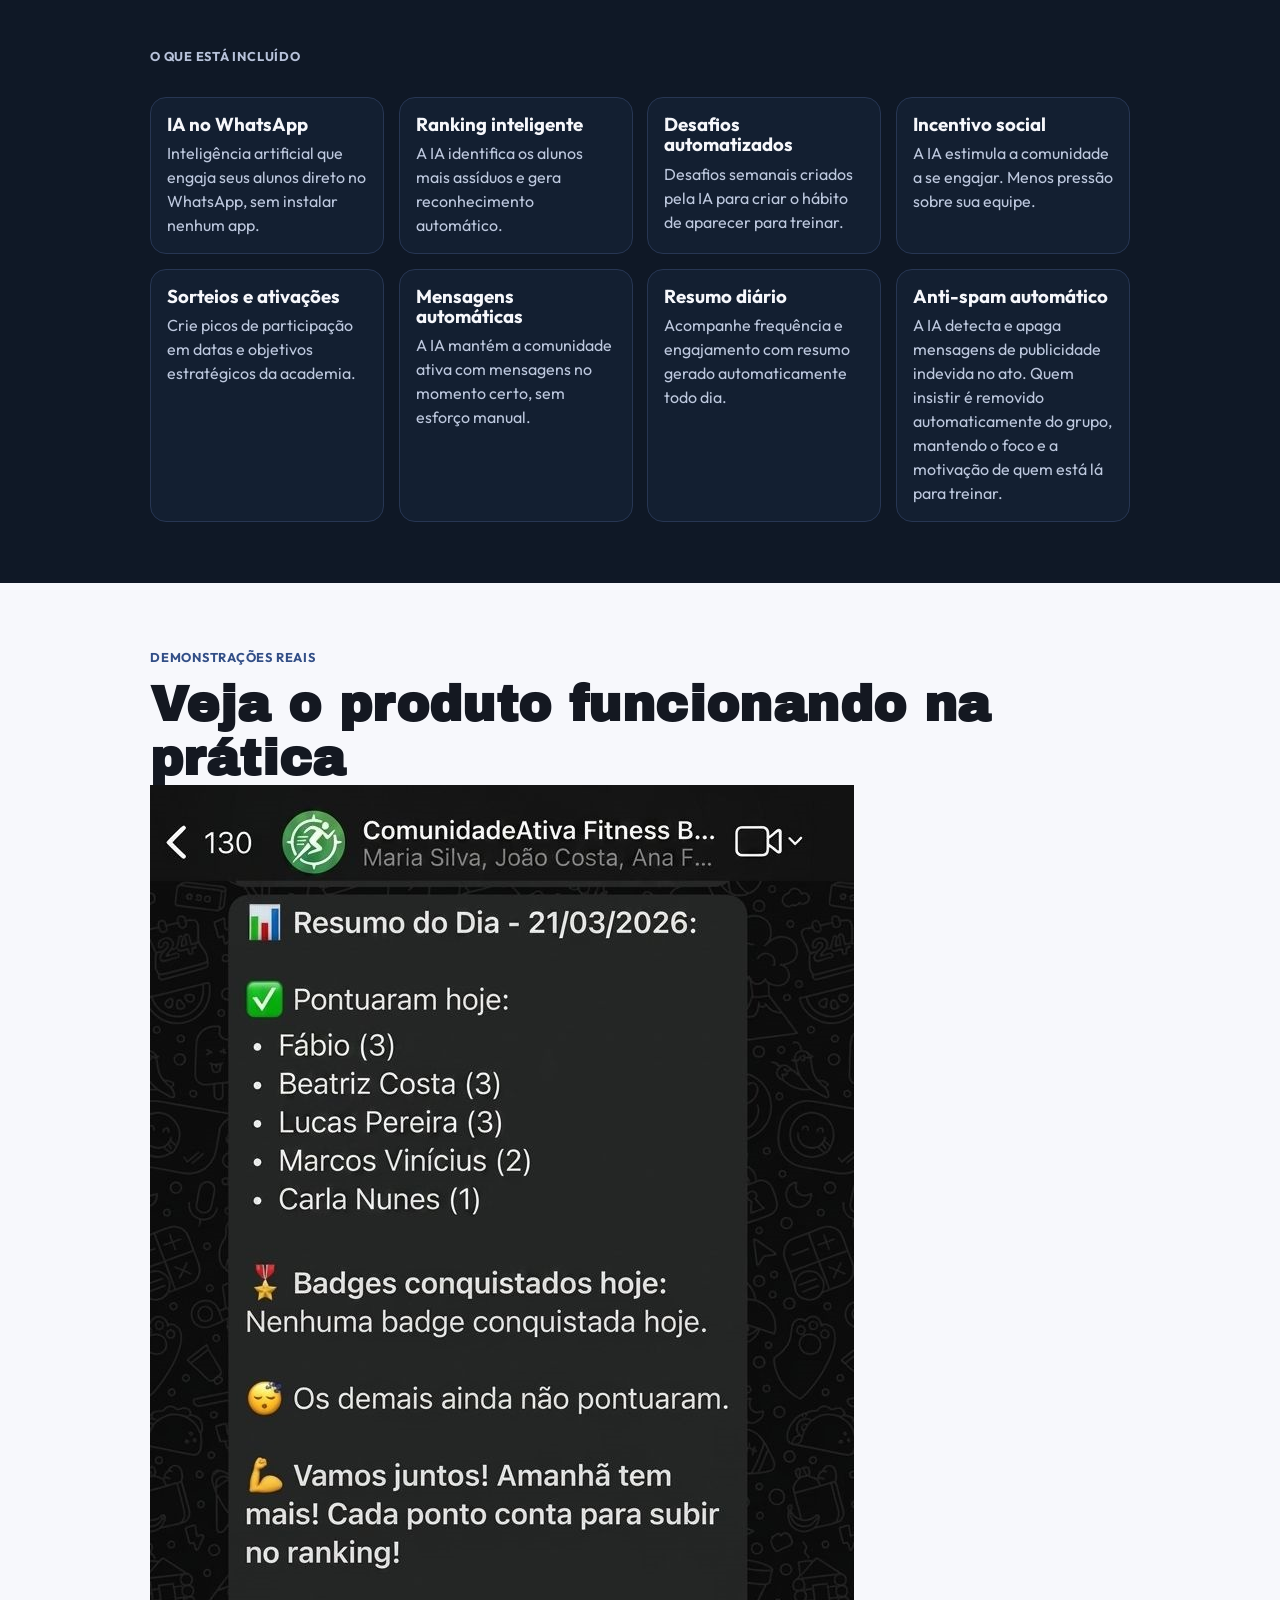
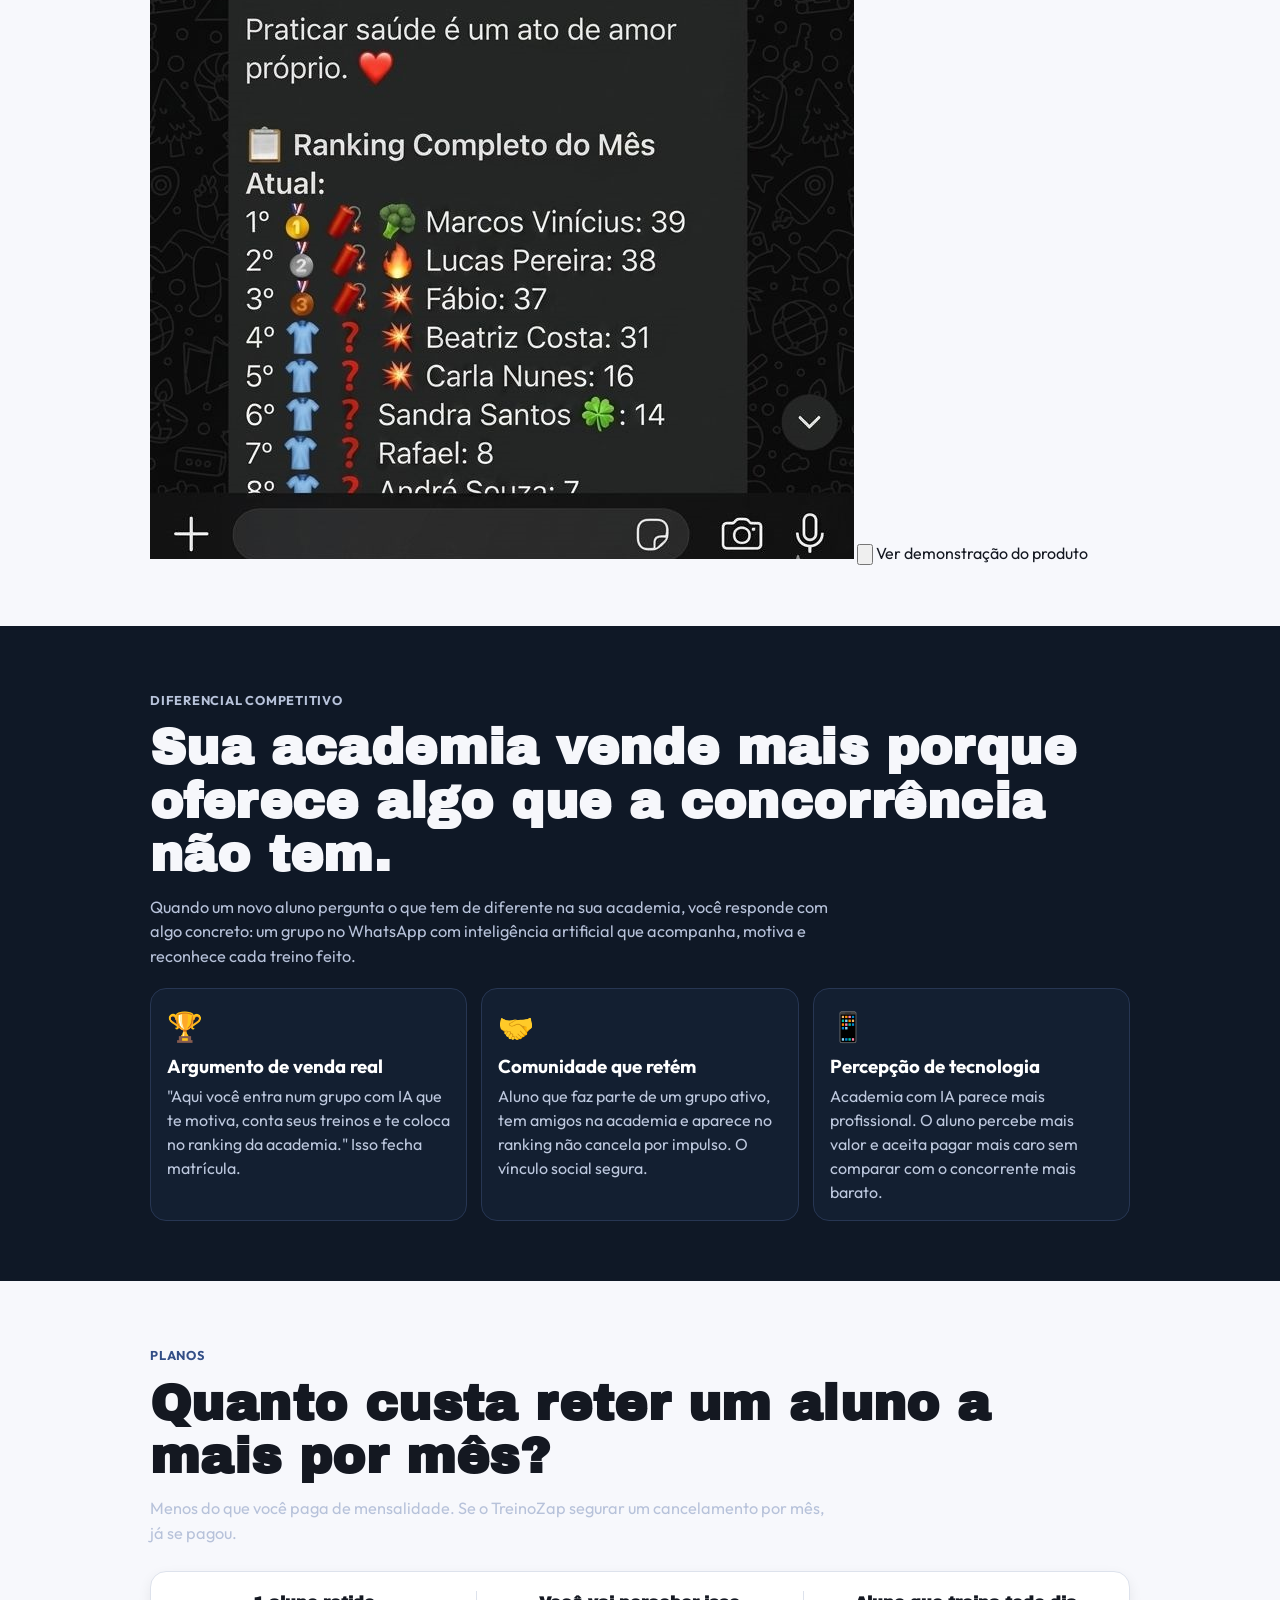
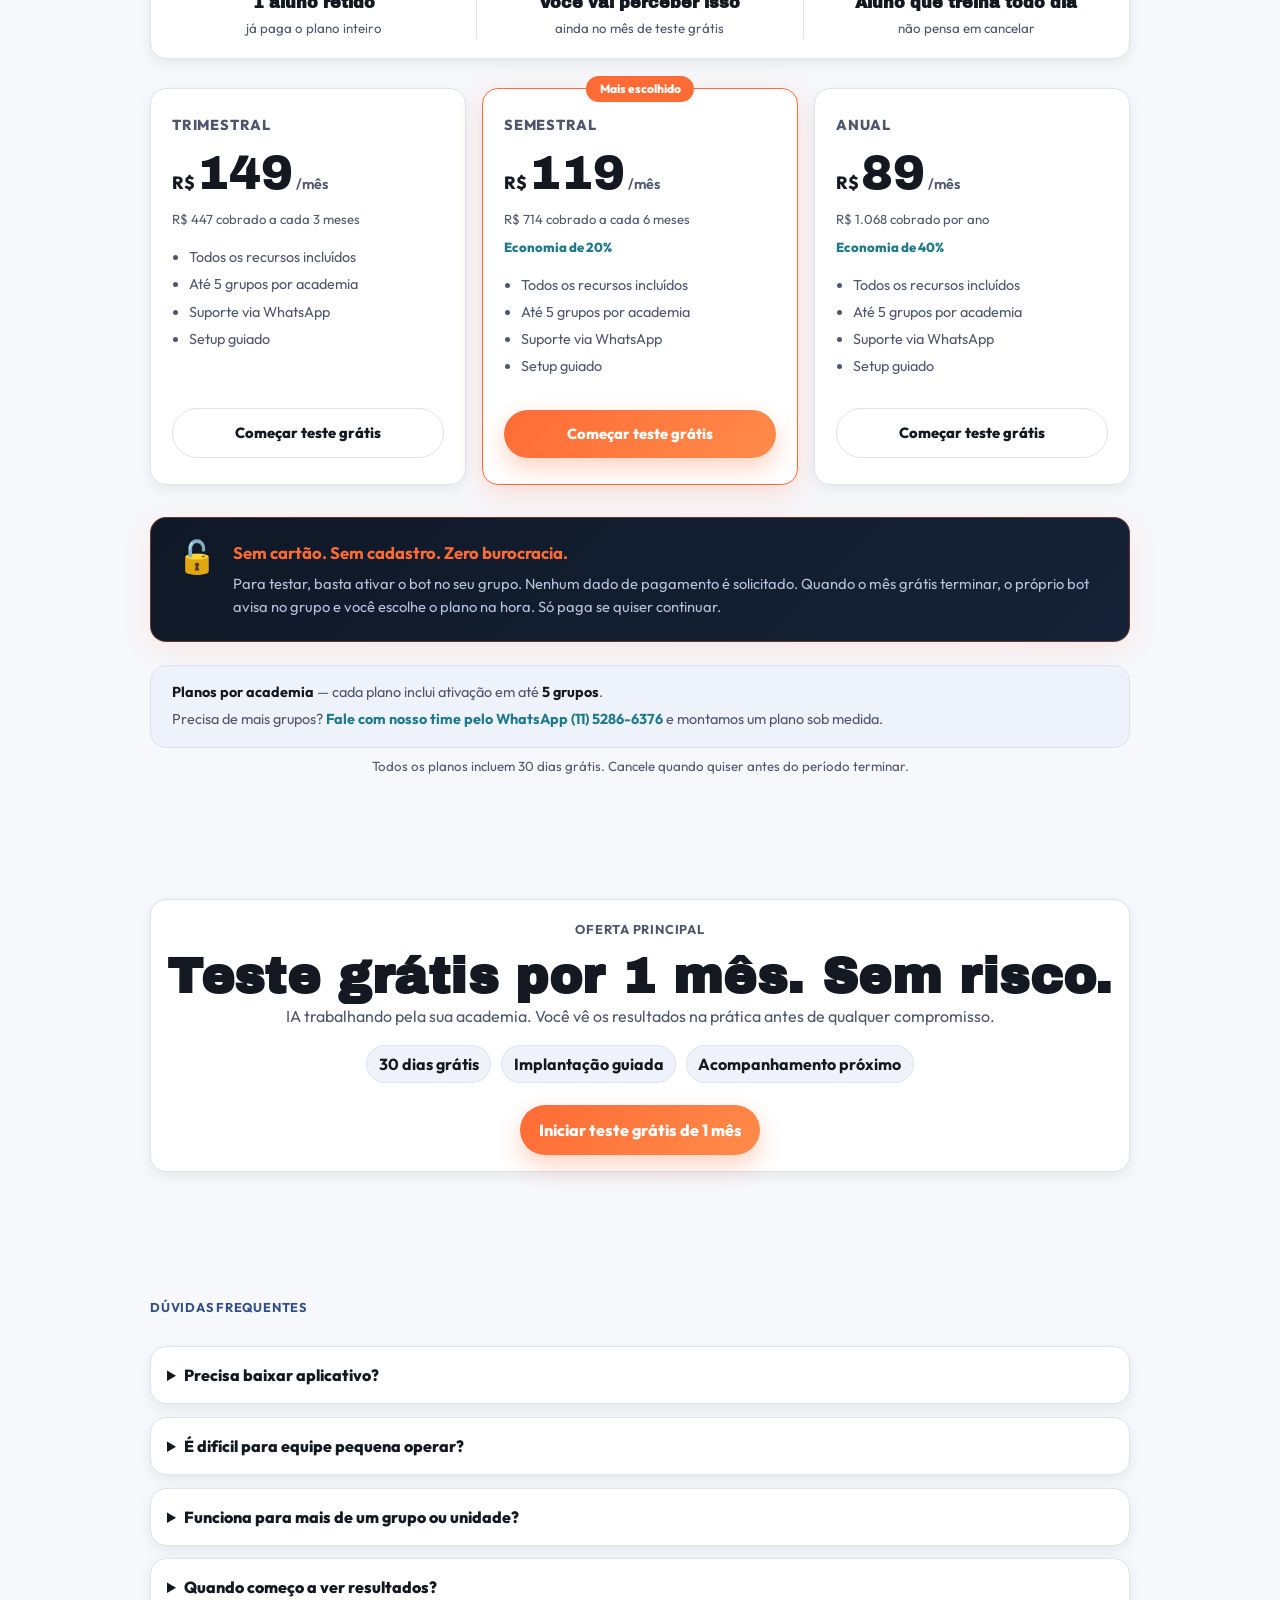
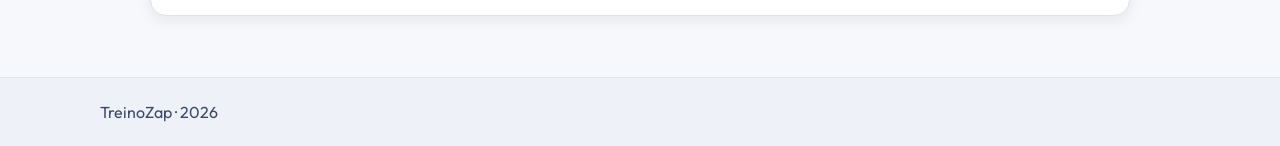
==== commit dae0884a: "Update index.html" ====
--- a/index.html
+++ b/index.html
@@ -1,4 +1,4 @@
-﻿<!doctype html>
+<!doctype html>
 <html lang="pt-BR">
 <head>
   <meta charset="UTF-8" />
@@ -146,12 +146,22 @@
       <div class="container narrow">
         <p class="eyebrow">Demonstrações reais</p>
         <h2>Veja o produto funcionando na prática</h2>
-        <div class="demo-video-wrap">
-          <video controls playsinline preload="metadata" poster="img/demonstracaorank.jpeg">
+        <div class="demo-thumb" id="demoThumb">
+          <img src="img/demonstracaorank.jpeg" alt="Clique para ver o vídeo de demonstração" />
+          <button class="demo-play-btn" aria-label="Assistir demonstração">
+            <svg viewBox="0 0 80 80" fill="none" xmlns="http://www.w3.org/2000/svg">
+              <circle cx="40" cy="40" r="40" fill="rgba(255,107,53,0.92)"/>
+              <polygon points="32,24 60,40 32,56" fill="#fff"/>
+            </svg>
+          </button>
+          <span class="demo-label">Ver demonstração do produto</span>
+        </div>
+        <dialog class="demo-dialog" id="demoDialog">
+          <button class="demo-close" id="demoClose" aria-label="Fechar">&times;</button>
+          <video controls autoplay playsinline preload="none">
             <source src="img/demo.mp4" type="video/mp4" />
-            Seu navegador não suporta vídeo HTML5.
           </video>
-        </div>
+        </dialog>
       </div>
     </section>
 
--- a/index.css
+++ b/index.css
@@ -1,4 +1,4 @@
-﻿:root {
+:root {
   --bg: #f7f8fc;
   --ink: #141821;
   --muted: #4f566b;
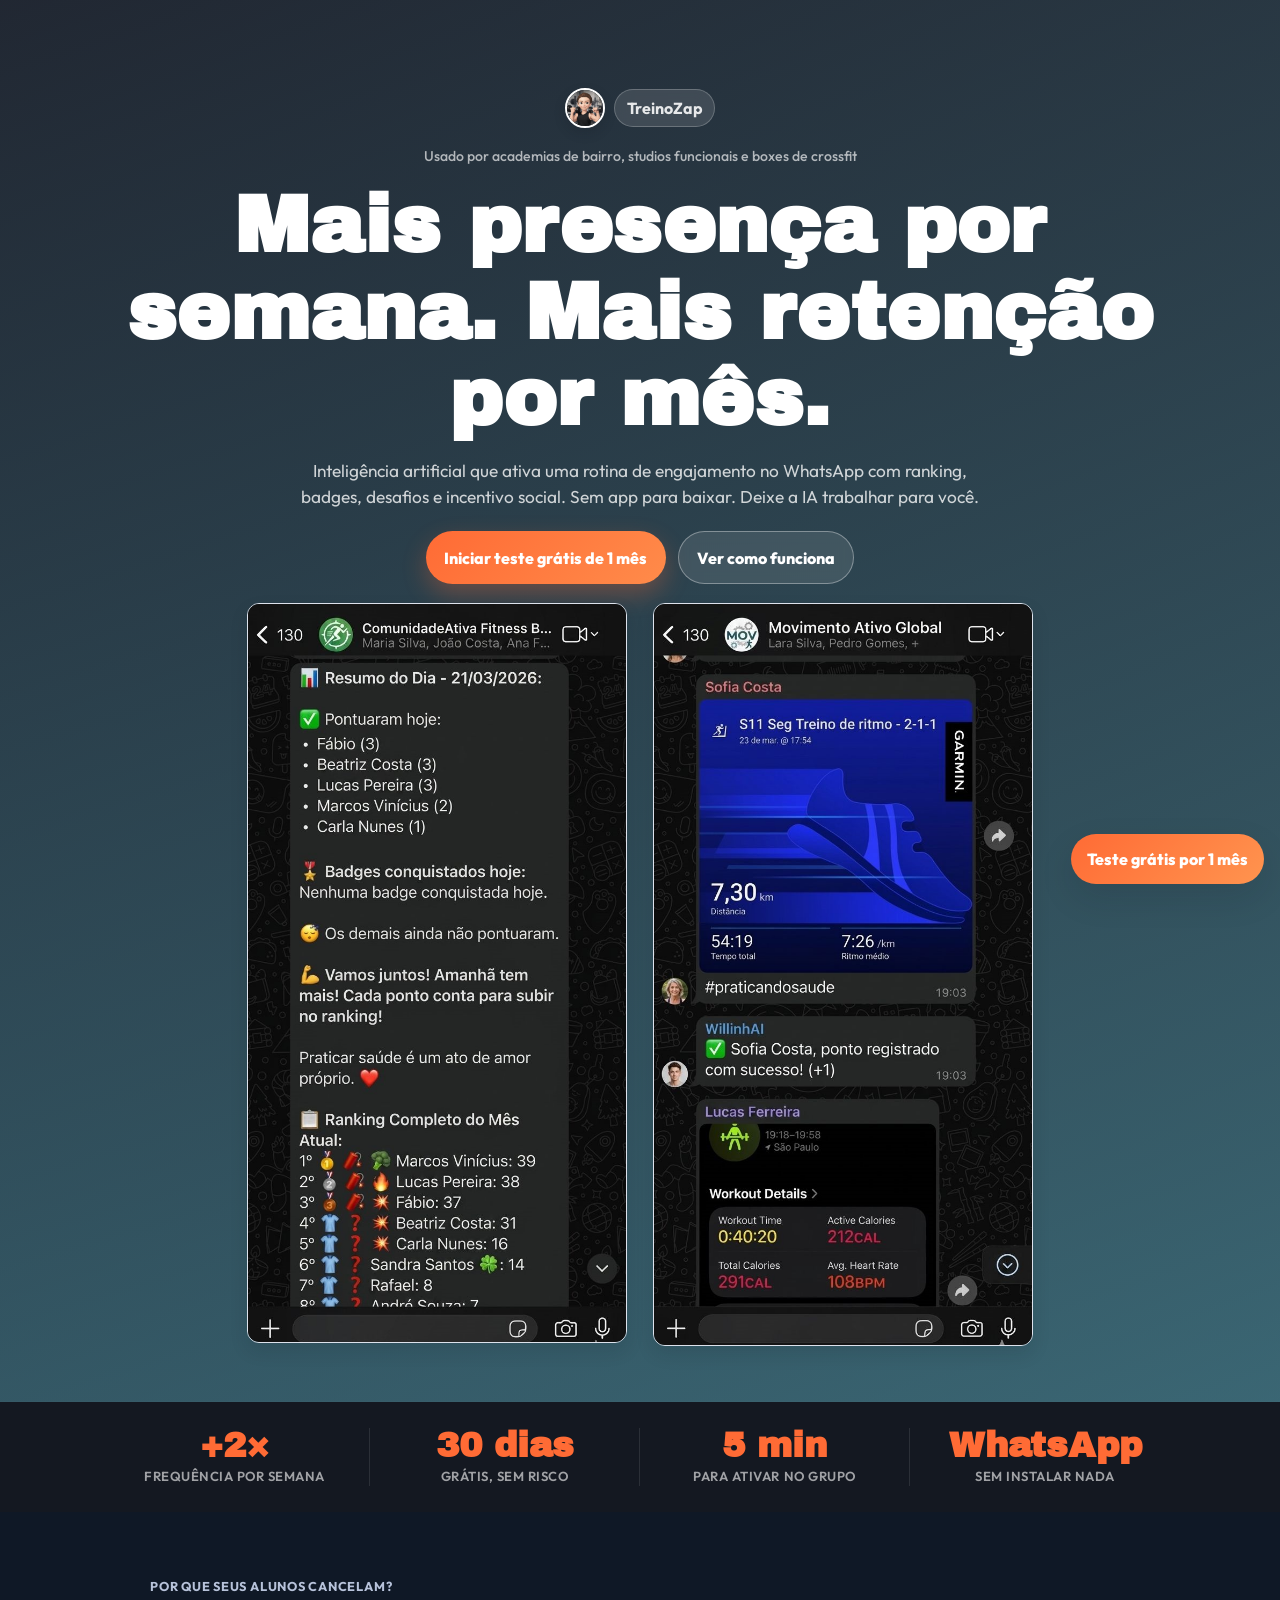
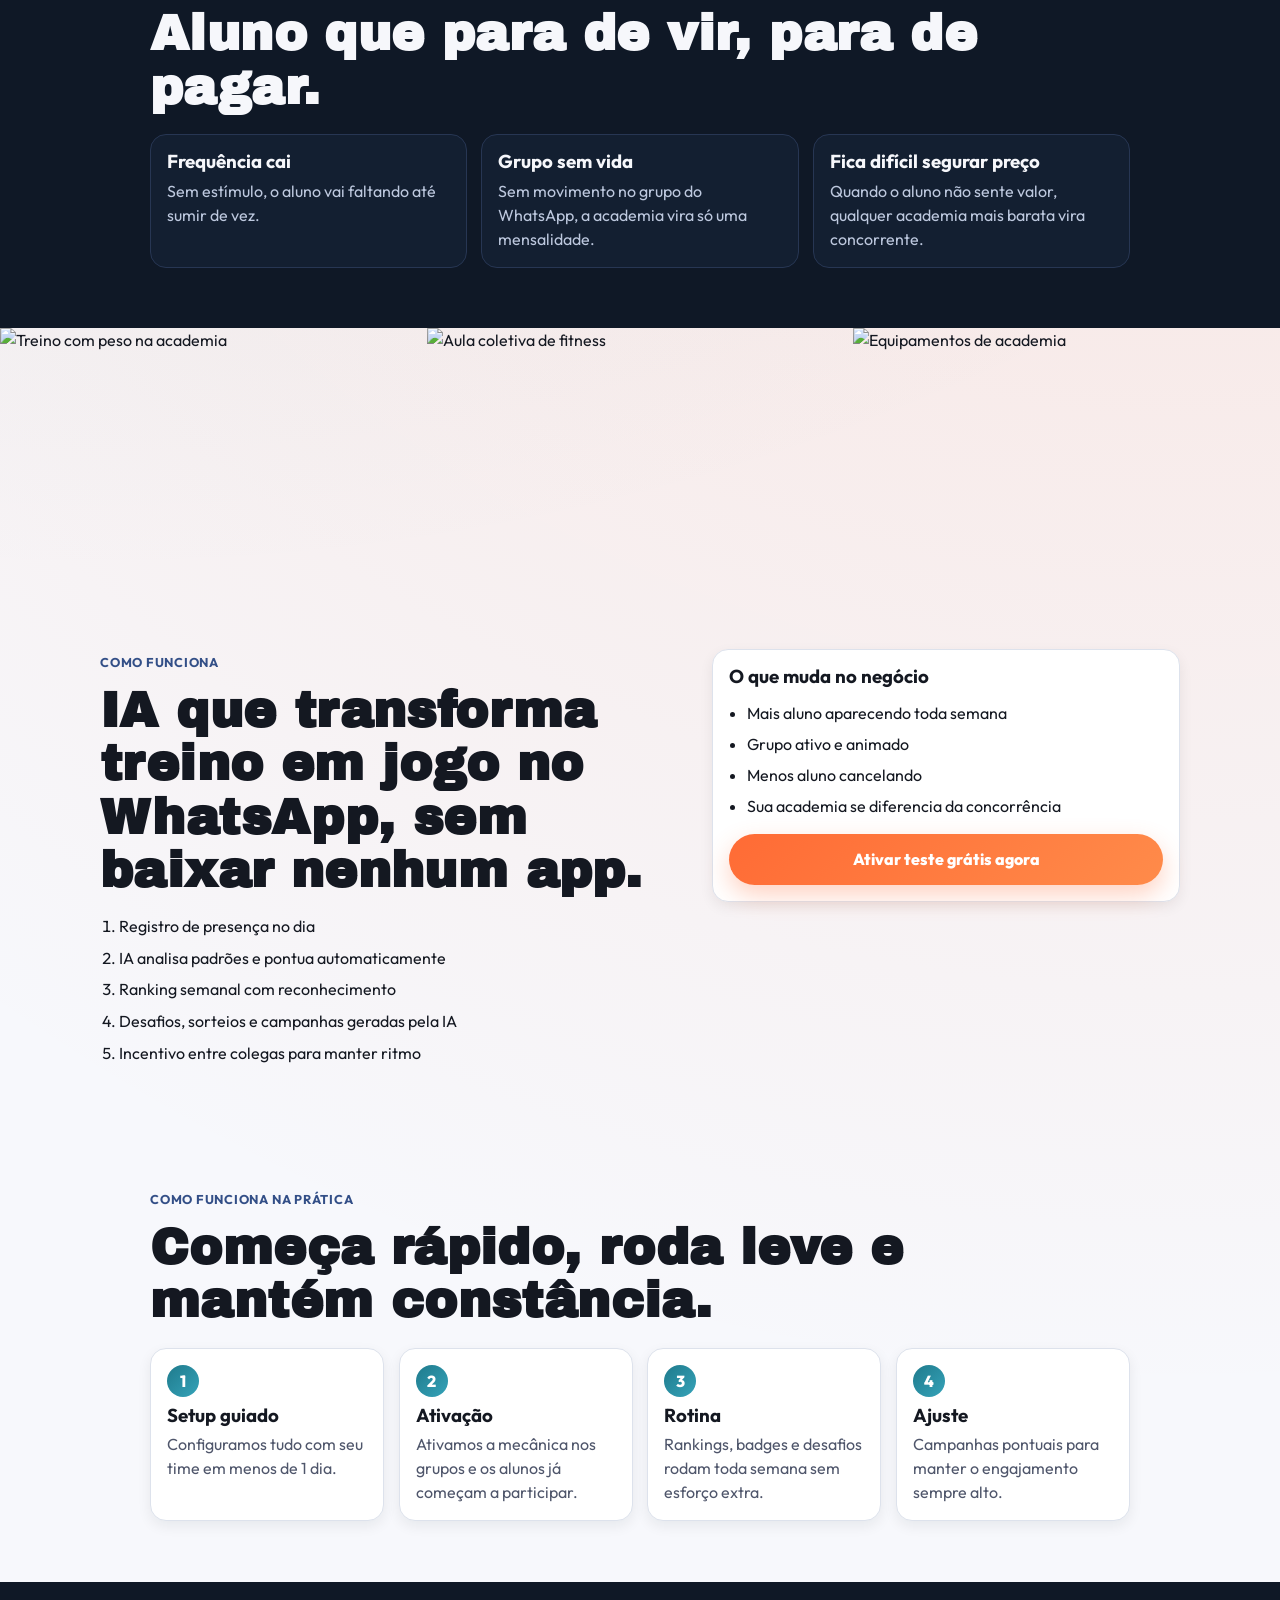
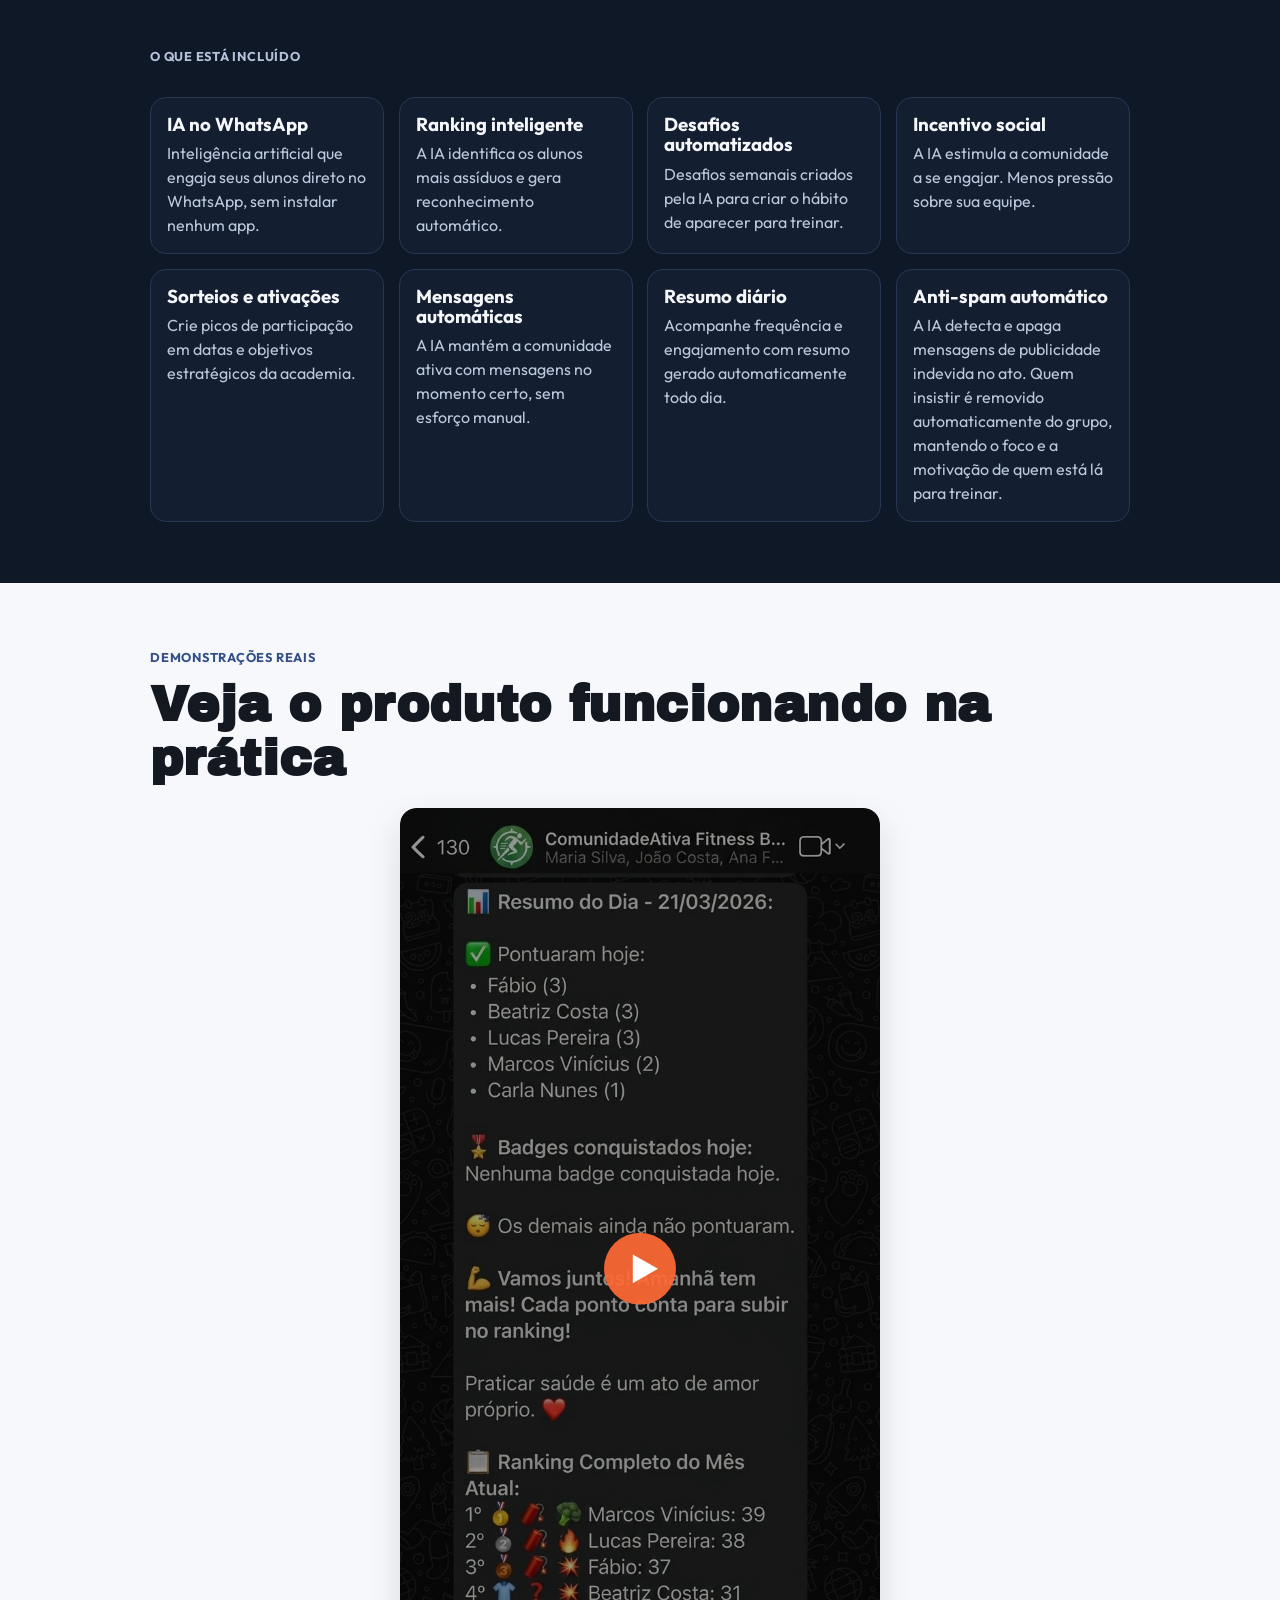
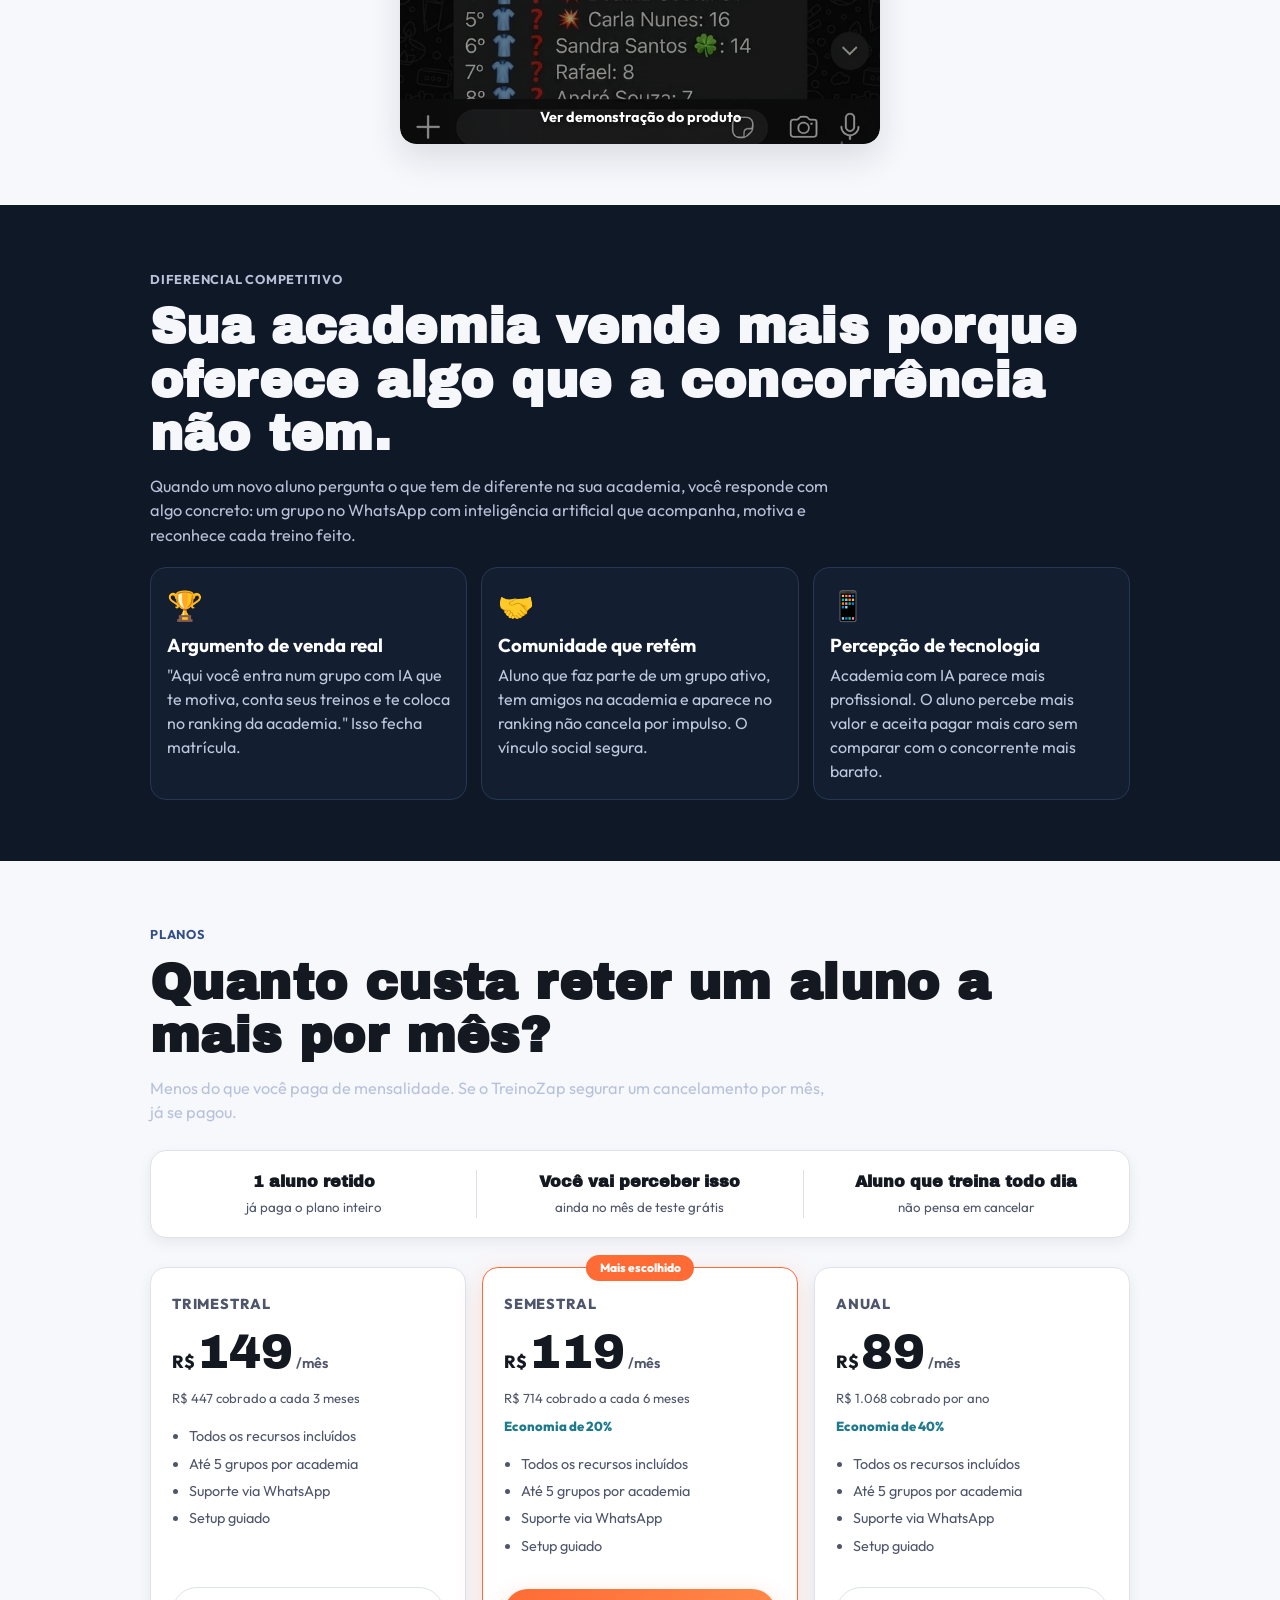
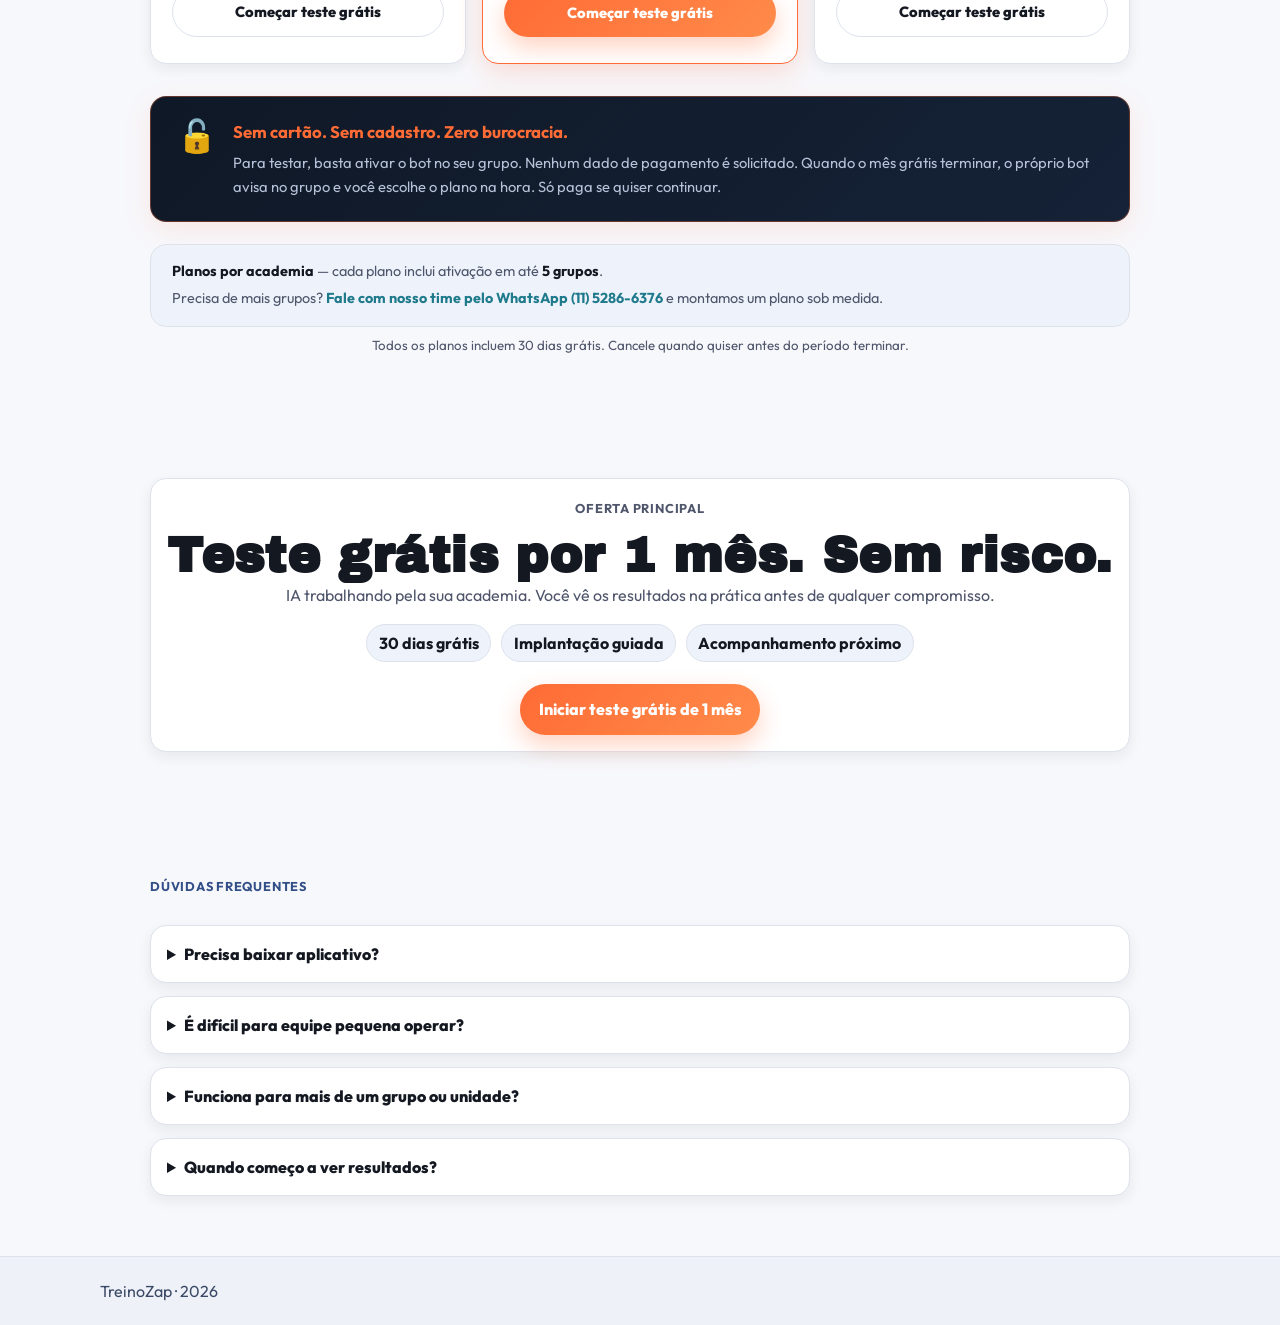
==== commit 090b0fa0: "Add files via upload" ====
--- a/index.html
+++ b/index.html
@@ -1,4 +1,4 @@
-<!doctype html>
+﻿<!doctype html>
 <html lang="pt-BR">
 <head>
   <meta charset="UTF-8" />
--- a/index.css
+++ b/index.css
@@ -1,4 +1,4 @@
-:root {
+﻿:root {
   --bg: #f7f8fc;
   --ink: #141821;
   --muted: #4f566b;
@@ -649,20 +649,85 @@
 }
 
 /* ── Demo video ── */
-.demo-video-wrap {
+.demo-thumb {
+  position: relative;
   margin-top: 1.4rem;
   border-radius: var(--radius);
   overflow: hidden;
+  cursor: pointer;
+  max-width: 480px;
+  margin-inline: auto;
   box-shadow: var(--shadow);
-  border: 1px solid var(--line);
-  background: #000;
-}
-
-.demo-video-wrap video {
+}
+
+.demo-thumb img {
   width: 100%;
   display: block;
-  max-height: 600px;
-  object-fit: contain;
+  border-radius: var(--radius);
+  filter: brightness(0.6);
+}
+
+.demo-play-btn {
+  position: absolute;
+  top: 50%;
+  left: 50%;
+  transform: translate(-50%, -60%);
+  background: none;
+  border: none;
+  cursor: pointer;
+  width: 72px;
+  height: 72px;
+  padding: 0;
+  transition: transform 0.2s ease;
+}
+
+.demo-thumb:hover .demo-play-btn {
+  transform: translate(-50%, -60%) scale(1.1);
+}
+
+.demo-label {
+  position: absolute;
+  bottom: 1rem;
+  left: 50%;
+  transform: translateX(-50%);
+  color: #fff;
+  font-weight: 700;
+  font-size: 0.9rem;
+  white-space: nowrap;
+  text-shadow: 0 1px 4px rgba(0,0,0,0.5);
+}
+
+.demo-dialog {
+  border: none;
+  border-radius: var(--radius);
+  padding: 0;
+  background: #000;
+  width: min(90vw, 700px);
+  max-height: 90vh;
+  box-shadow: var(--shadow);
+}
+
+.demo-dialog::backdrop {
+  background: rgba(0,0,0,0.8);
+}
+
+.demo-dialog video {
+  width: 100%;
+  display: block;
+  max-height: 85vh;
+}
+
+.demo-close {
+  position: absolute;
+  top: 0.5rem;
+  right: 0.75rem;
+  background: none;
+  border: none;
+  color: #fff;
+  font-size: 2rem;
+  cursor: pointer;
+  line-height: 1;
+  z-index: 10;
 }
 
 
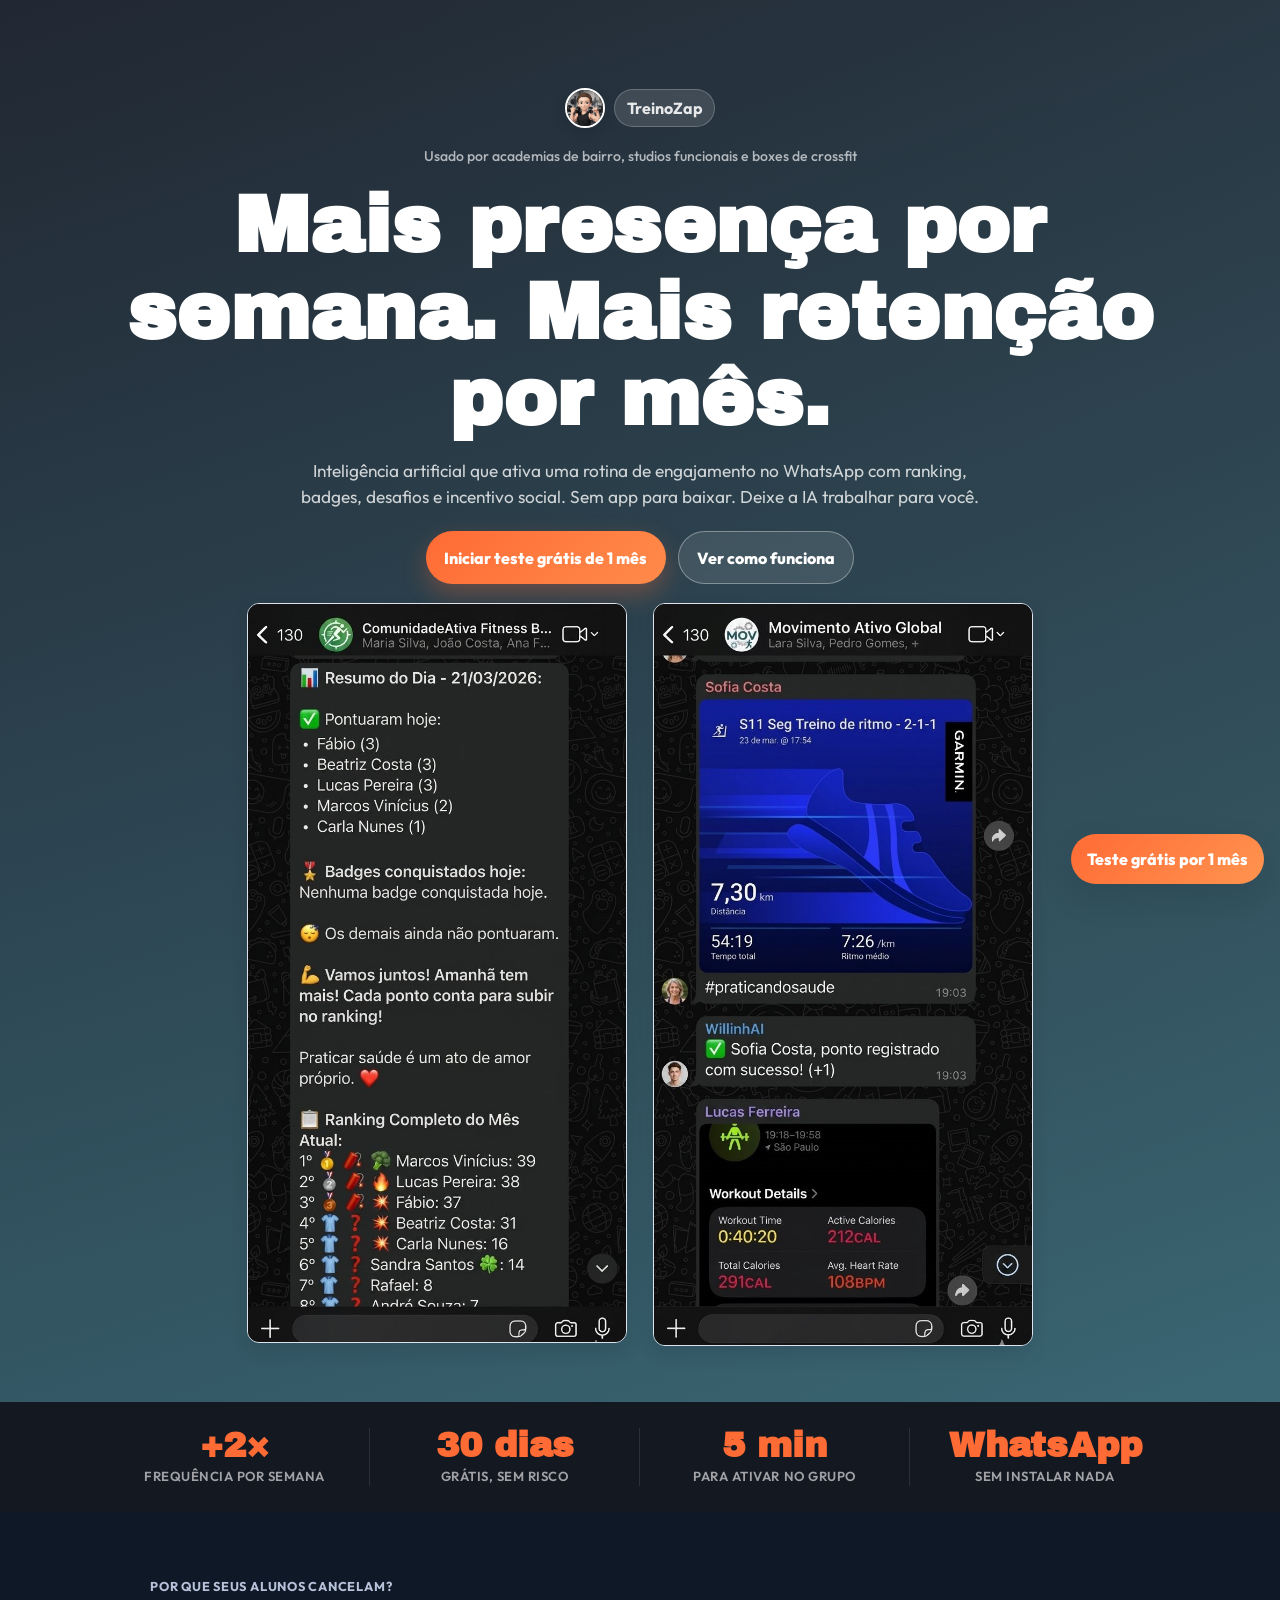
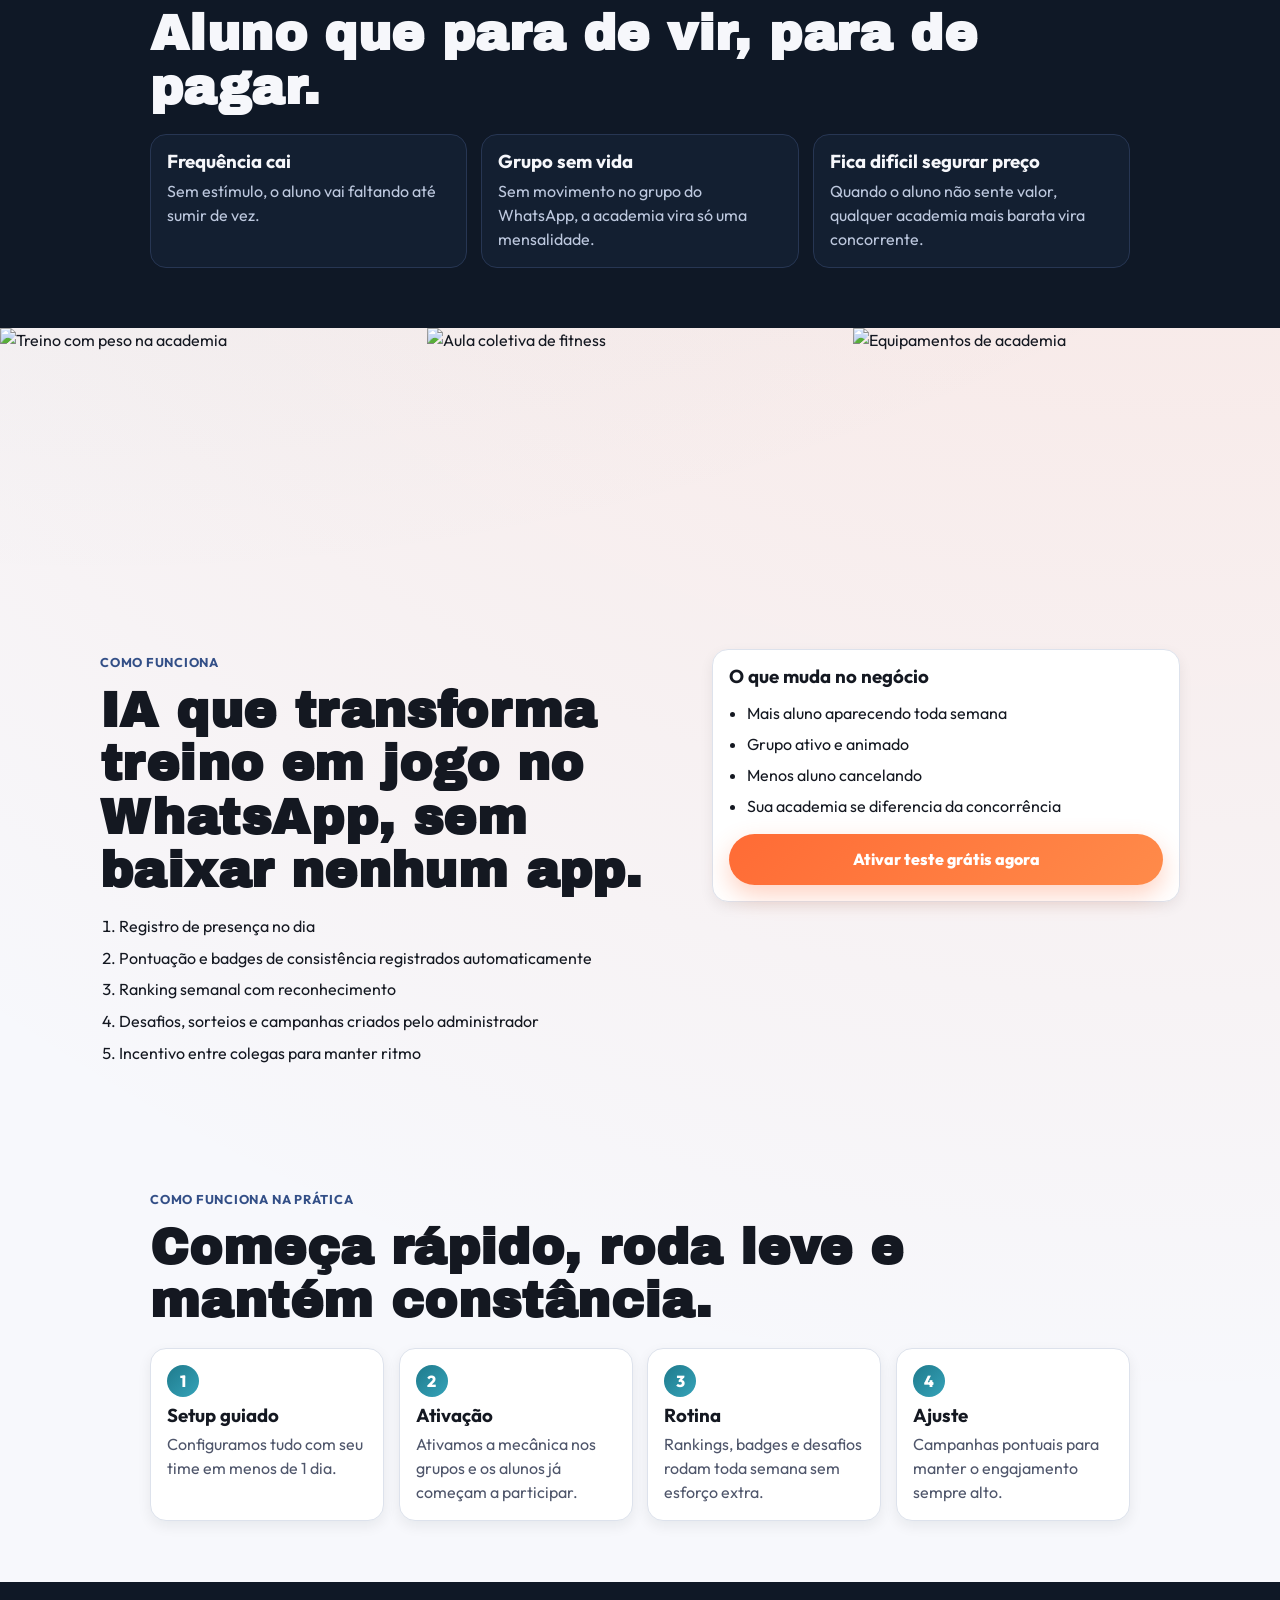
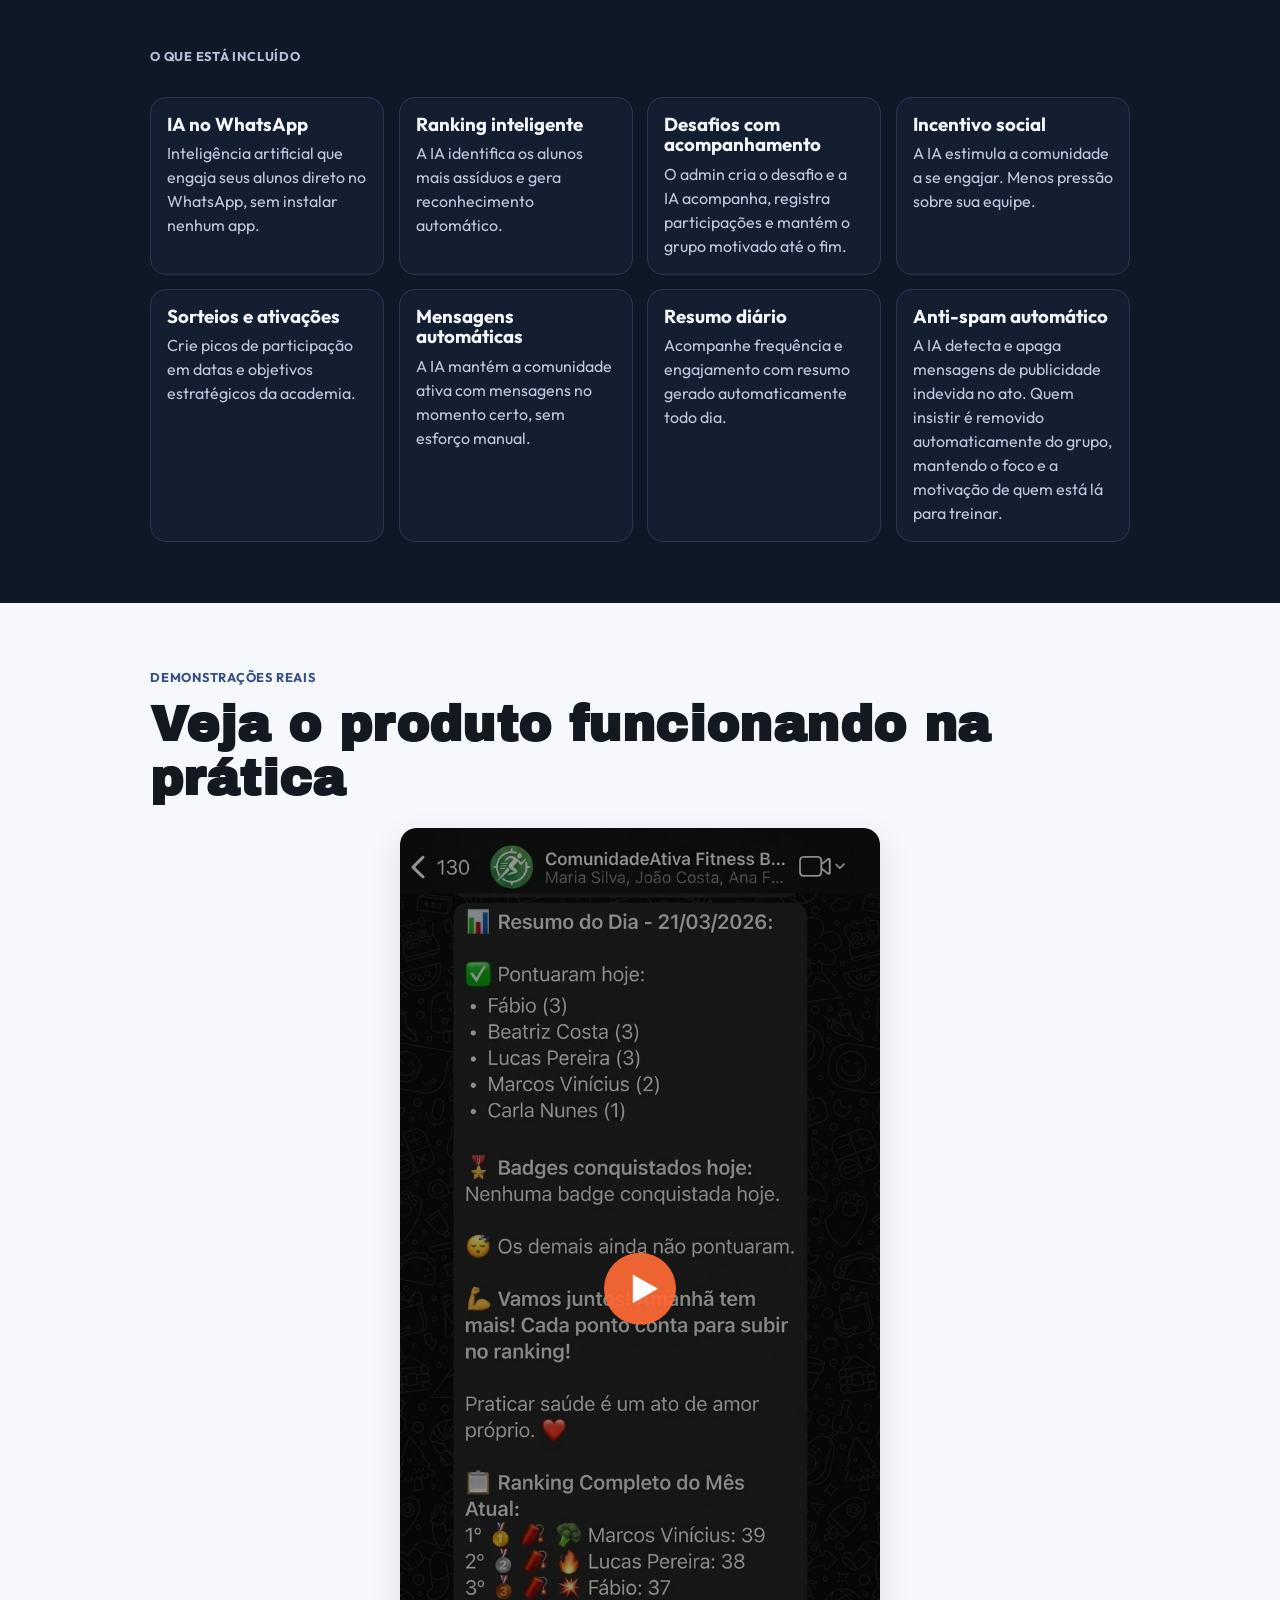
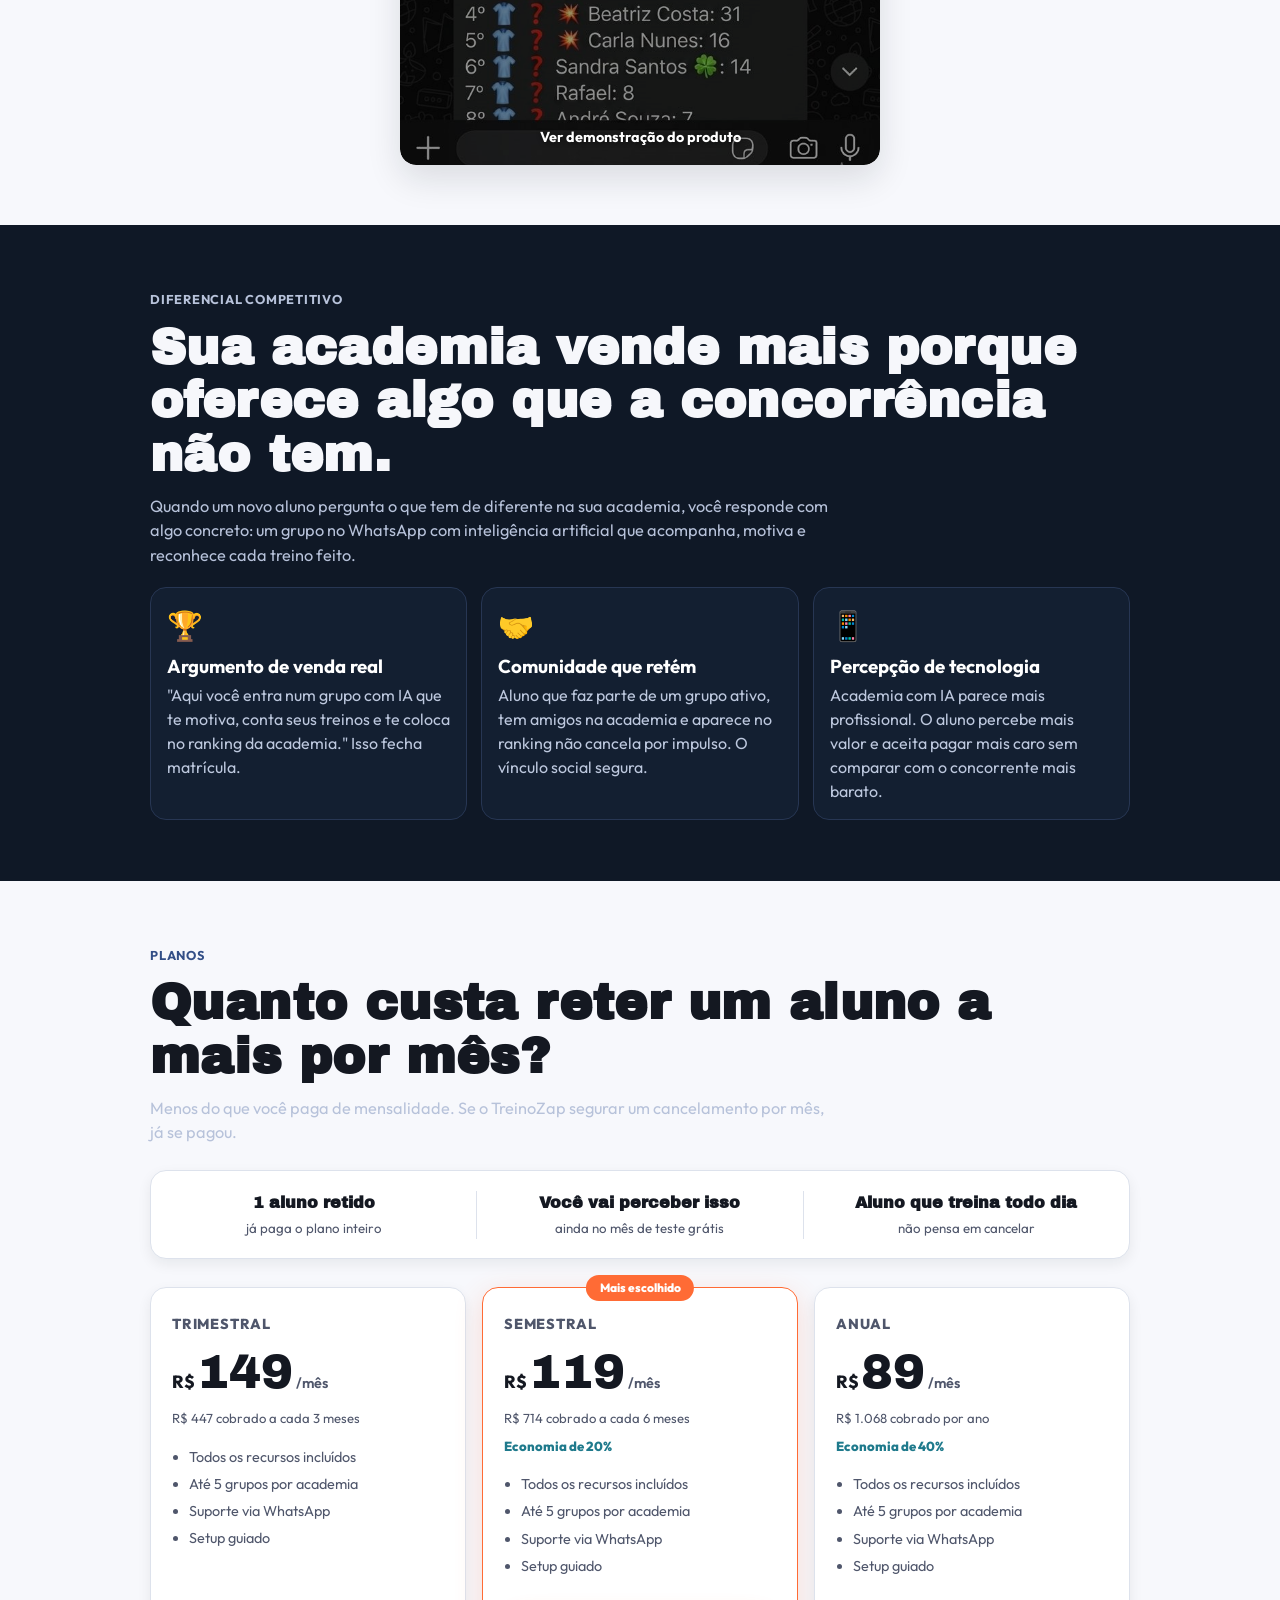
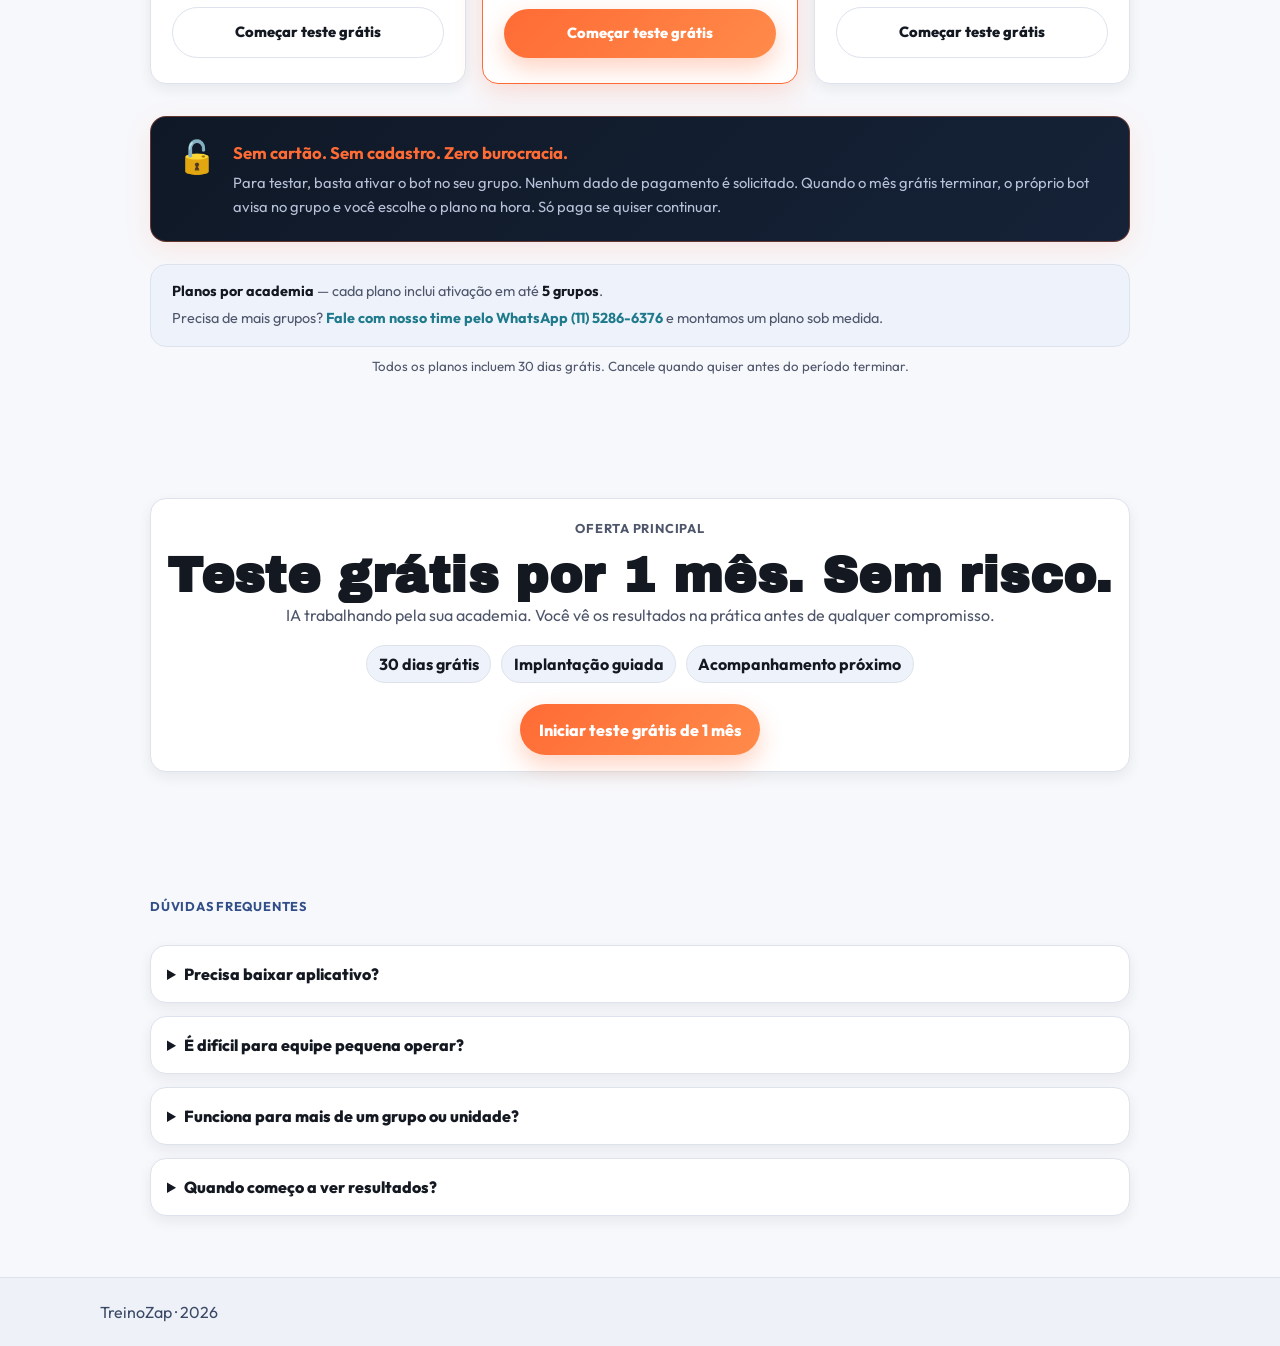
==== commit 52061775: "Update index.html" ====
--- a/index.html
+++ b/index.html
@@ -1,4 +1,4 @@
-﻿<!doctype html>
+<!doctype html>
 <html lang="pt-BR">
 <head>
   <meta charset="UTF-8" />
@@ -94,9 +94,9 @@
           <h2>IA que transforma treino em jogo no WhatsApp, sem baixar nenhum app.</h2>
           <ol class="steps">
             <li>Registro de presença no dia</li>
-            <li>IA analisa padrões e pontua automaticamente</li>
+            <li>Pontuação e badges de consistência registrados automaticamente</li>
             <li>Ranking semanal com reconhecimento</li>
-            <li>Desafios, sorteios e campanhas geradas pela IA</li>
+            <li>Desafios, sorteios e campanhas criados pelo administrador</li>
             <li>Incentivo entre colegas para manter ritmo</li>
           </ol>
         </div>
@@ -132,7 +132,7 @@
         <div class="feature-grid">
           <article><h3>IA no WhatsApp</h3><p>Inteligência artificial que engaja seus alunos direto no WhatsApp, sem instalar nenhum app.</p></article>
           <article><h3>Ranking inteligente</h3><p>A IA identifica os alunos mais assíduos e gera reconhecimento automático.</p></article>
-          <article><h3>Desafios automatizados</h3><p>Desafios semanais criados pela IA para criar o hábito de aparecer para treinar.</p></article>
+          <article><h3>Desafios com acompanhamento</h3><p>O admin cria o desafio e a IA acompanha, registra participações e mantém o grupo motivado até o fim.</p></article>
           <article><h3>Incentivo social</h3><p>A IA estimula a comunidade a se engajar. Menos pressão sobre sua equipe.</p></article>
           <article><h3>Sorteios e ativações</h3><p>Crie picos de participação em datas e objetivos estratégicos da academia.</p></article>
           <article><h3>Mensagens automáticas</h3><p>A IA mantém a comunidade ativa com mensagens no momento certo, sem esforço manual.</p></article>
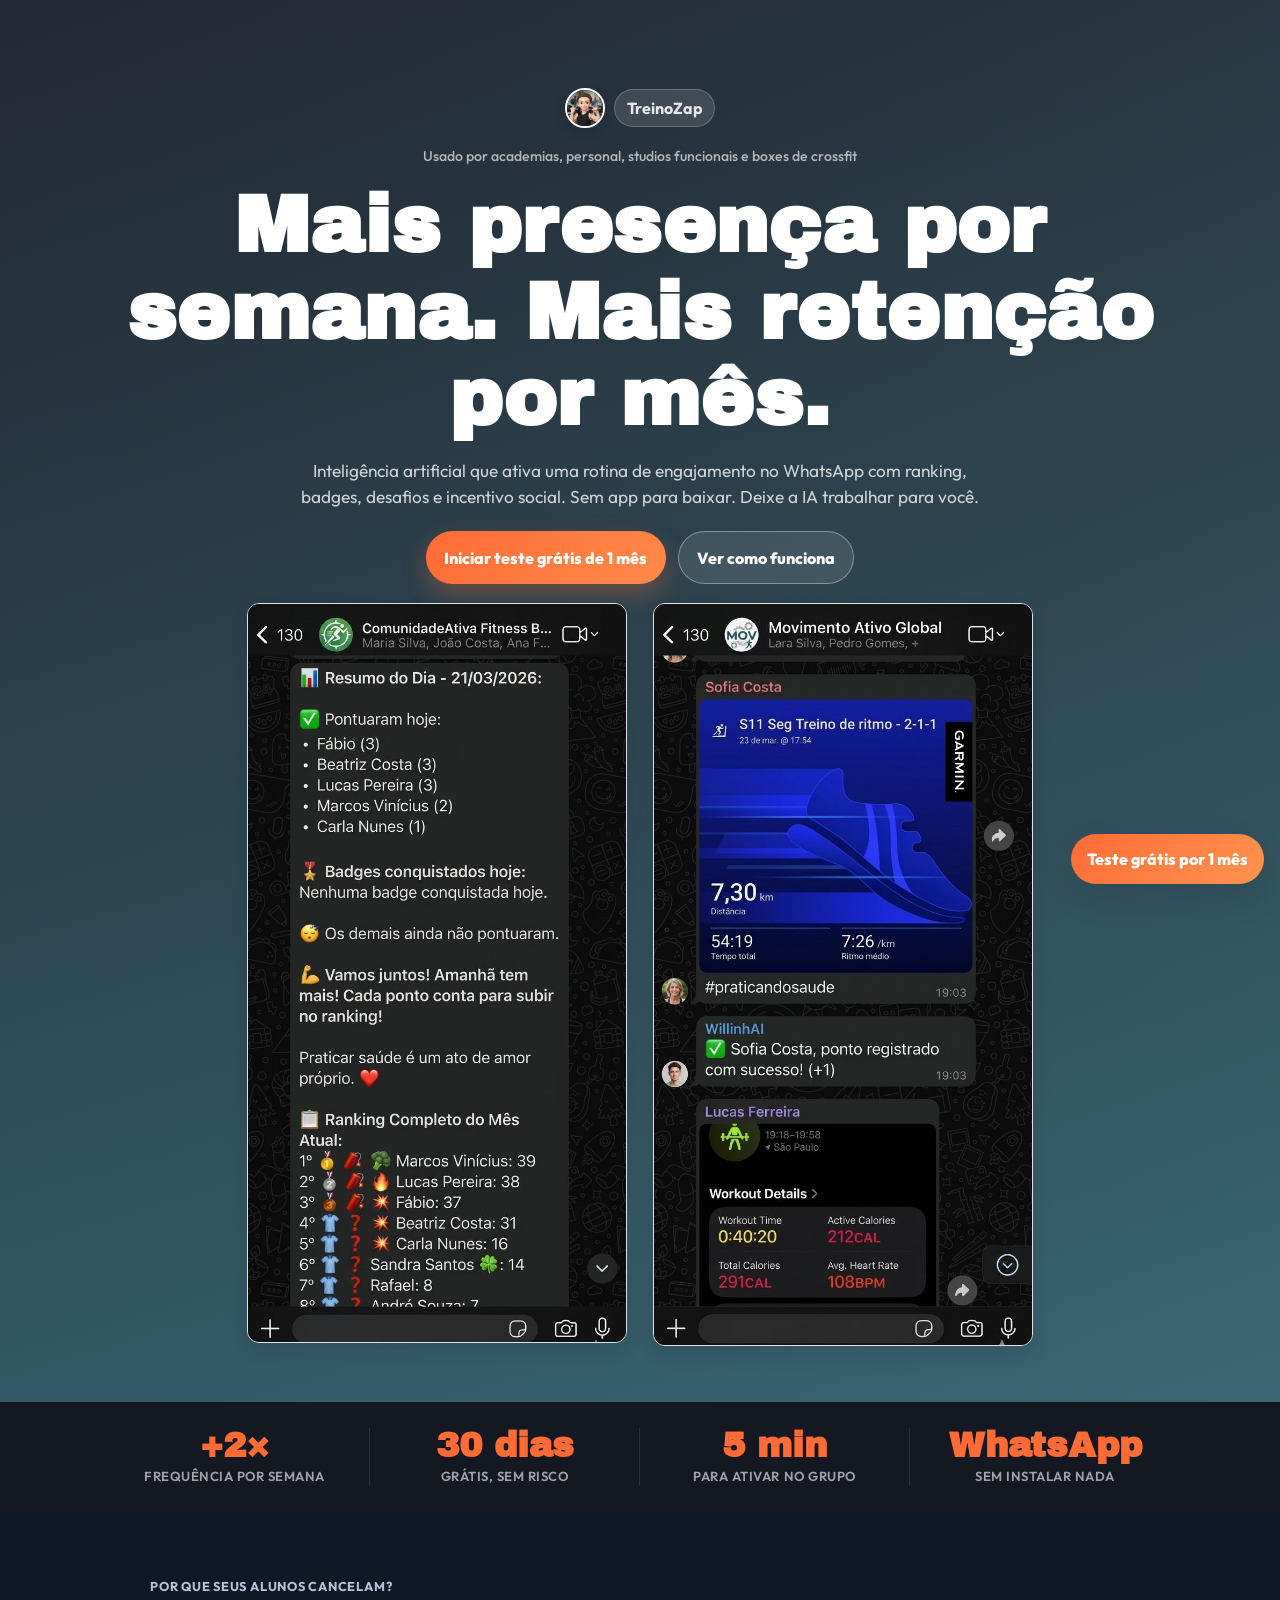
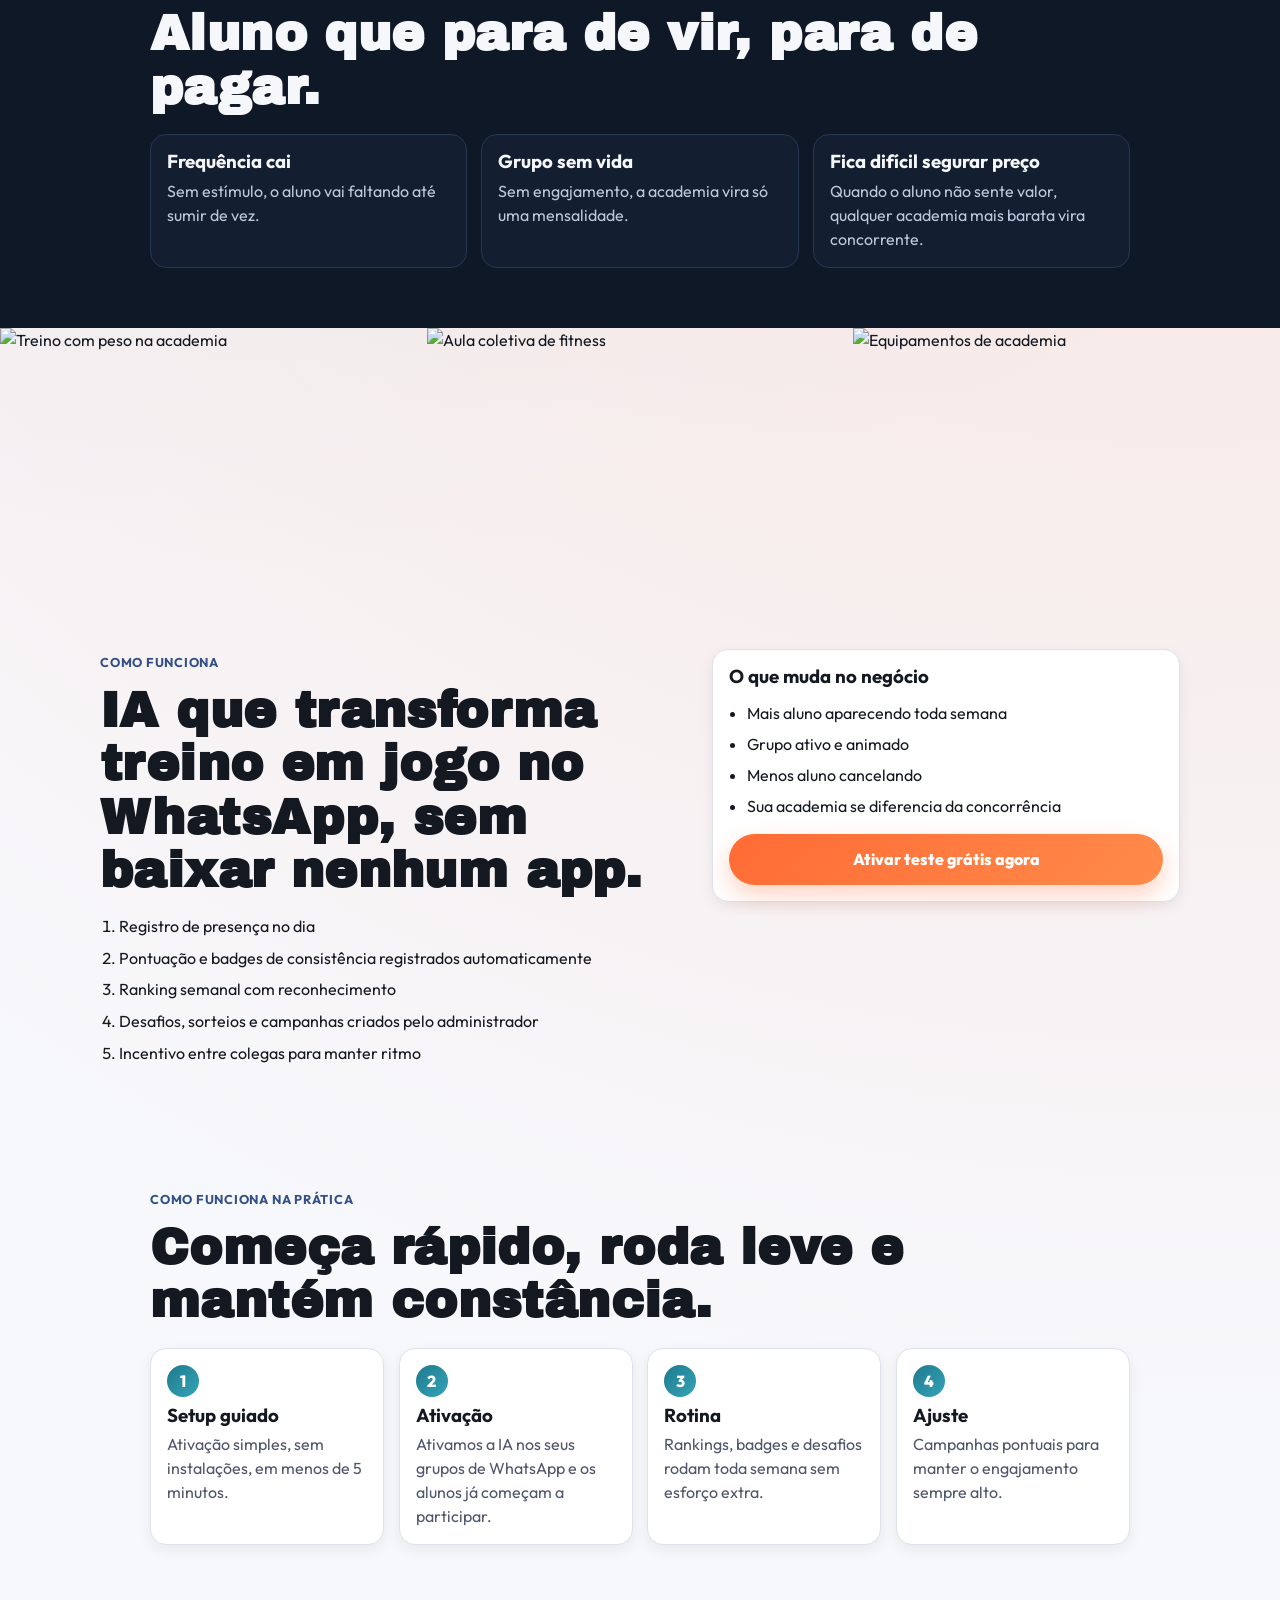
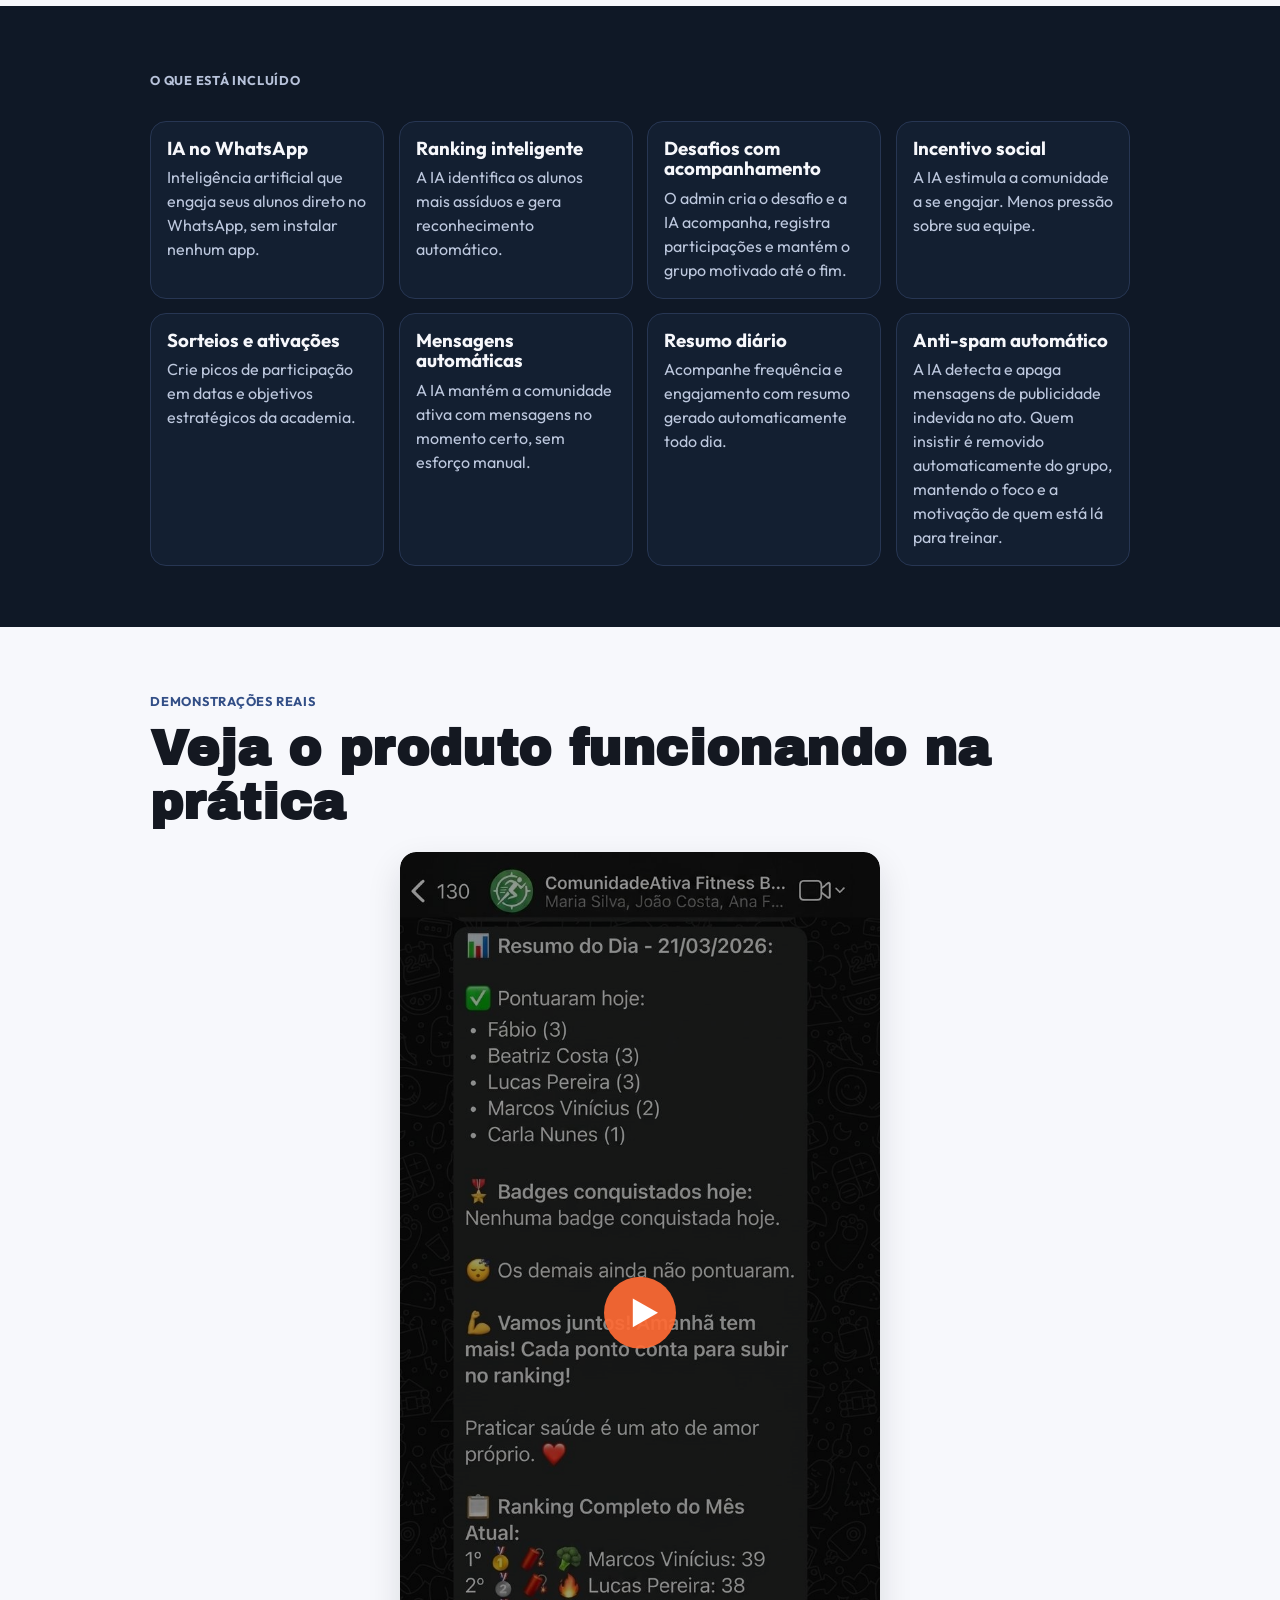
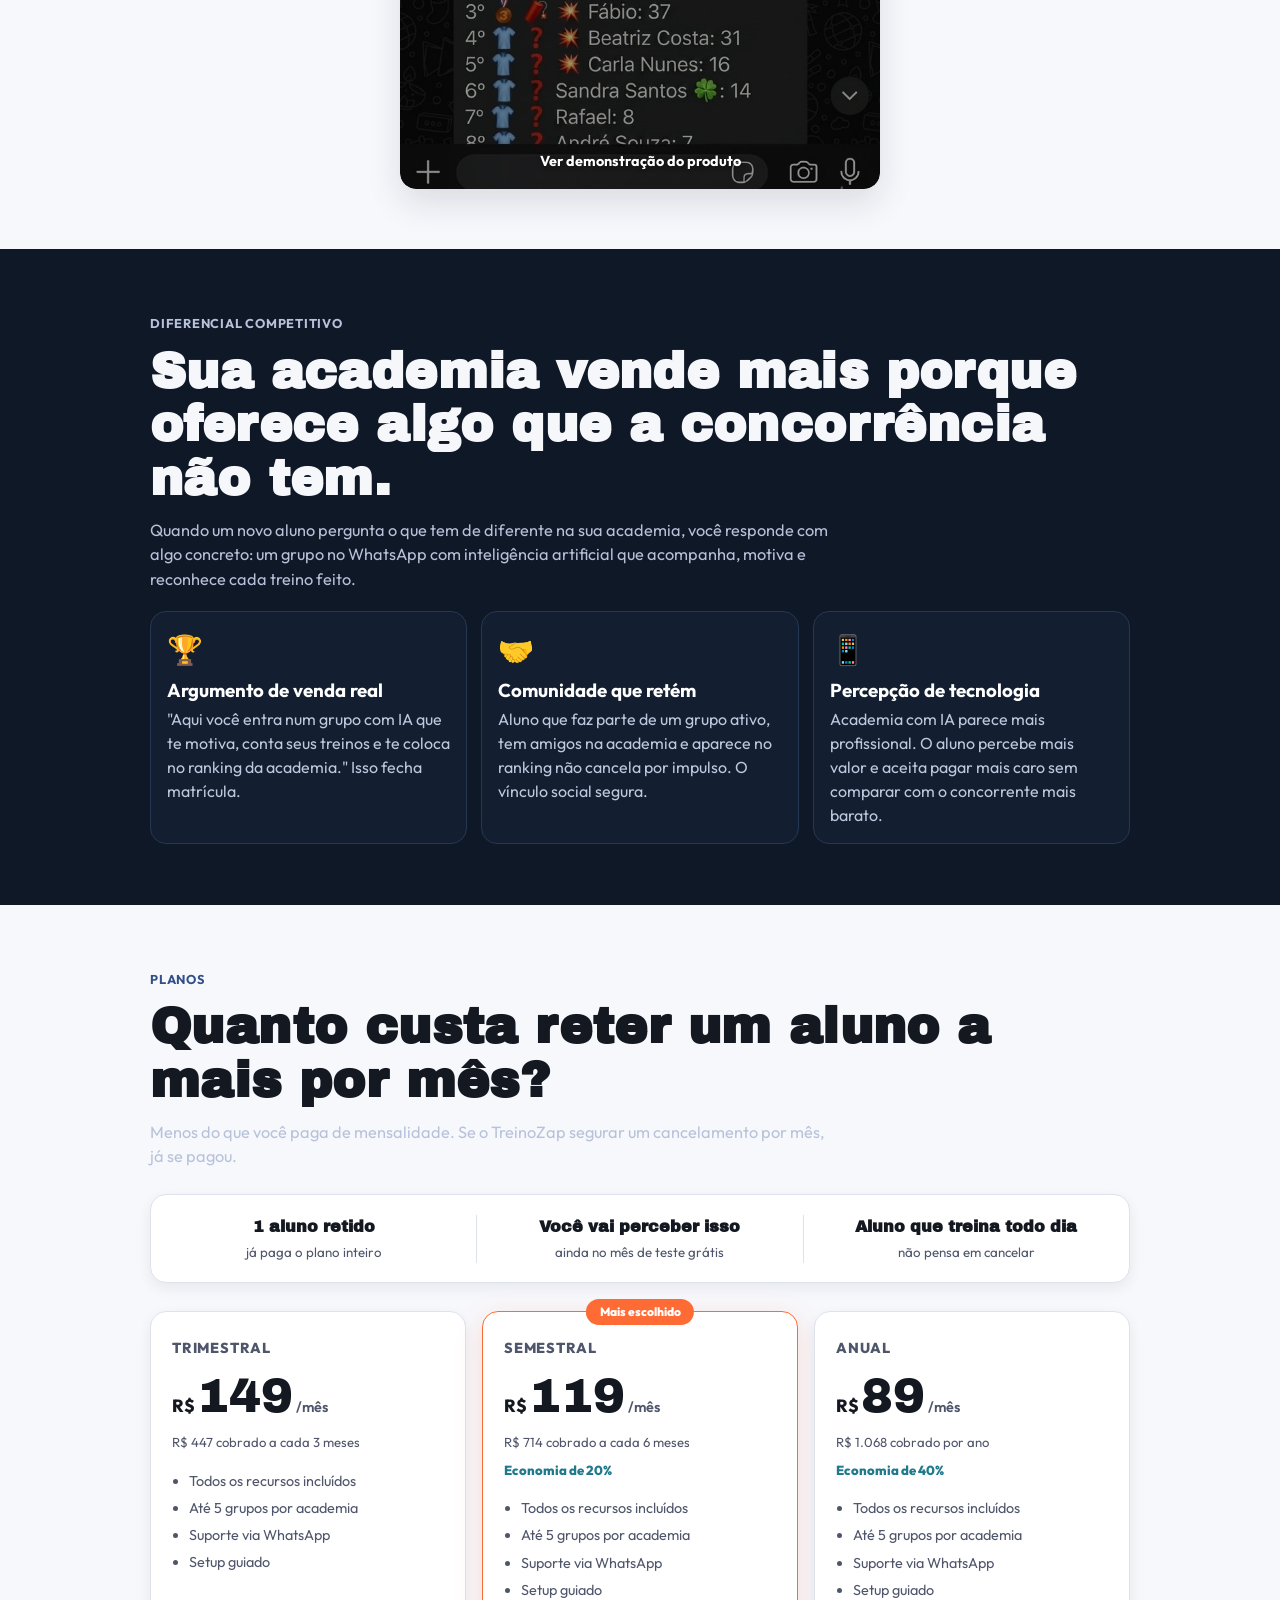
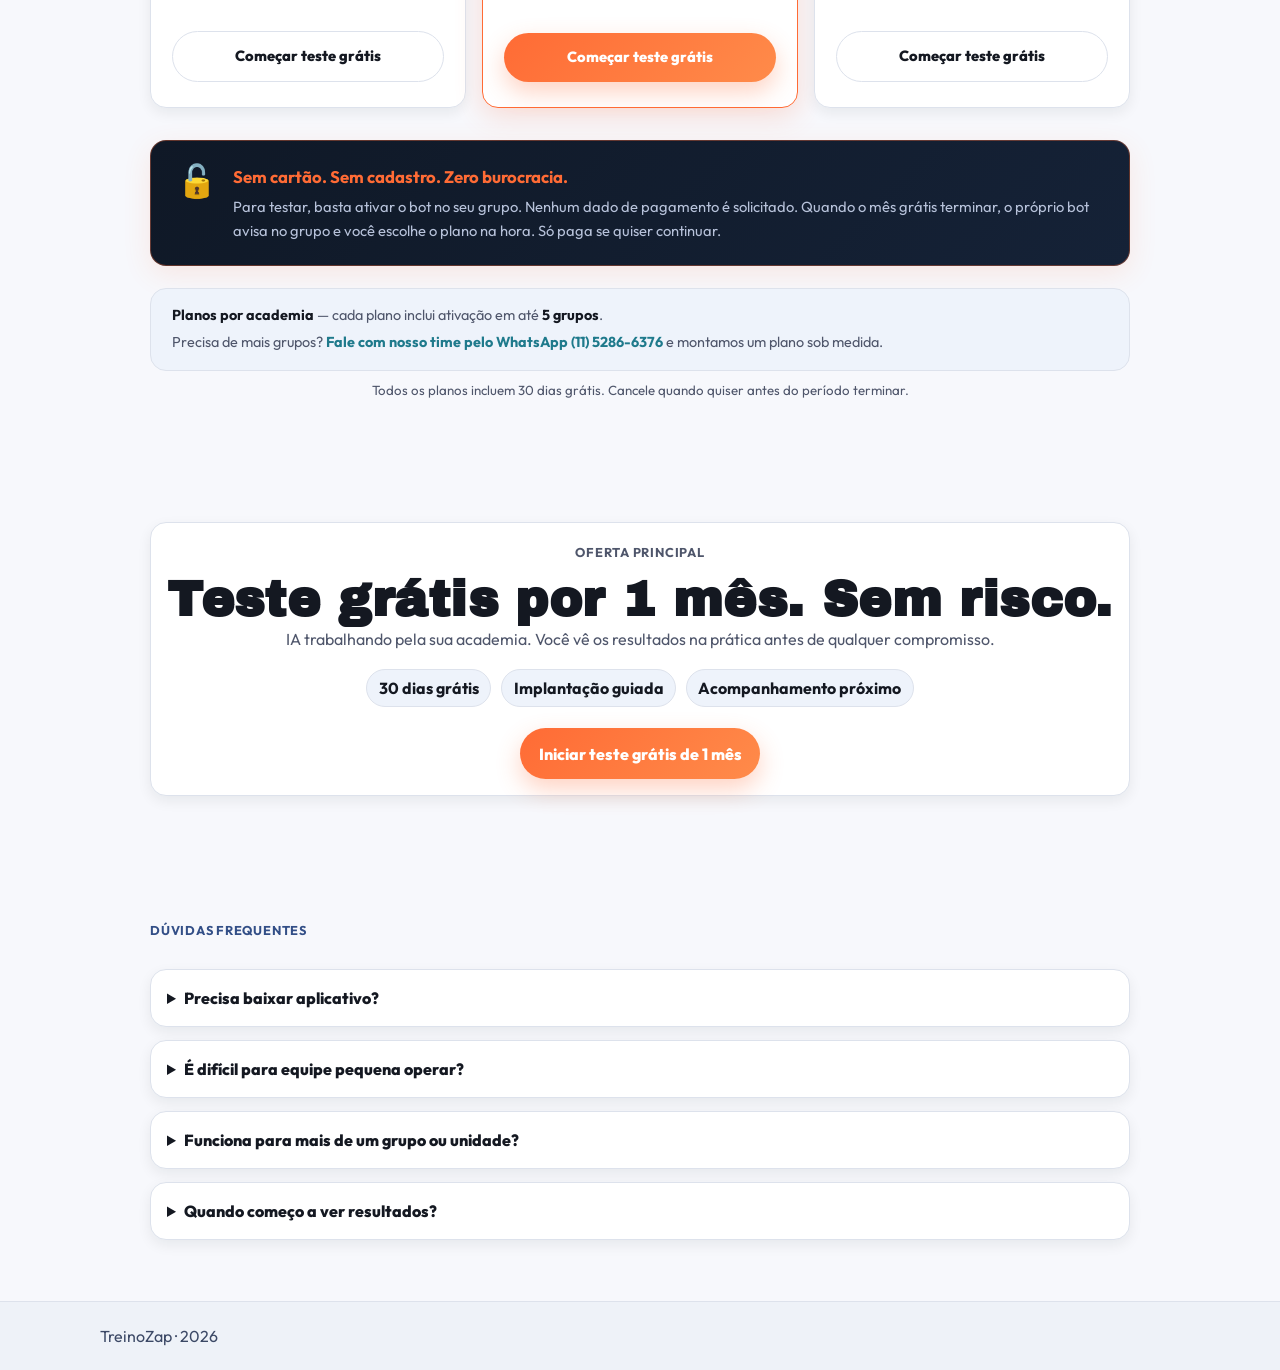
==== commit cf93a720: "Update index.html" ====
--- a/index.html
+++ b/index.html
@@ -4,11 +4,19 @@
   <meta charset="UTF-8" />
   <meta name="viewport" content="width=device-width, initial-scale=1.0" />
   <title>Solução Performance | Retenção no WhatsApp</title>
-  <meta name="description" content="Solução de alta performance para retenção, frequência e engajamento da academia via WhatsApp. Teste grátis por 1 mês com implantação guiada." />
+  <meta name="description" content="Solução de alta performance para retenção, frequência e engajamento da academia via WhatsApp. Teste grátis por 1 mês." />
   <link rel="preconnect" href="https://fonts.googleapis.com" />
   <link rel="preconnect" href="https://fonts.gstatic.com" crossorigin />
   <link href="https://fonts.googleapis.com/css2?family=Archivo+Black&family=Outfit:wght@400;500;700;800&display=swap" rel="stylesheet" />
   <link rel="stylesheet" href="index.css" />
+  <!-- Google tag (gtag.js) -->
+  <script async src="https://www.googletagmanager.com/gtag/js?id=G-8DJM0JNT09"></script>
+  <script>
+    window.dataLayer = window.dataLayer || [];
+    function gtag(){dataLayer.push(arguments);}
+    gtag('js', new Date());
+    gtag('config', 'G-8DJM0JNT09');
+  </script>
 </head>
 <body>
   <main>
@@ -18,7 +26,7 @@
           <img class="mascot" src="img/willinhai.jpeg" alt="Mascote TreinoZap" loading="lazy" />
           <p class="micro-proof">TreinoZap</p>
         </div>
-        <p class="social-proof-text">Usado por academias de bairro, studios funcionais e boxes de crossfit</p>
+        <p class="social-proof-text">Usado por academias, personal, studios funcionais e boxes de crossfit</p>
         <h1>Mais presença por semana. Mais retenção por mês.</h1>
         <p class="sub">
           Inteligência artificial que ativa uma rotina de engajamento no WhatsApp com ranking, badges, desafios e incentivo social.
@@ -71,7 +79,7 @@
           </article>
           <article>
             <h3>Grupo sem vida</h3>
-            <p>Sem movimento no grupo do WhatsApp, a academia vira só uma mensalidade.</p>
+            <p>Sem engajamento, a academia vira só uma mensalidade.</p>
           </article>
           <article>
             <h3>Fica difícil segurar preço</h3>
@@ -118,8 +126,8 @@
         <p class="eyebrow">Como funciona na prática</p>
         <h2>Começa rápido, roda leve e mantém constância.</h2>
         <div class="timeline">
-          <article><span>1</span><h3>Setup guiado</h3><p>Configuramos tudo com seu time em menos de 1 dia.</p></article>
-          <article><span>2</span><h3>Ativação</h3><p>Ativamos a mecânica nos grupos e os alunos já começam a participar.</p></article>
+          <article><span>1</span><h3>Setup guiado</h3><p>Ativação simples, sem instalações, em menos de 5 minutos.</p></article>
+          <article><span>2</span><h3>Ativação</h3><p>Ativamos a IA nos seus grupos de WhatsApp e os alunos já começam a participar.</p></article>
           <article><span>3</span><h3>Rotina</h3><p>Rankings, badges e desafios rodam toda semana sem esforço extra.</p></article>
           <article><span>4</span><h3>Ajuste</h3><p>Campanhas pontuais para manter o engajamento sempre alto.</p></article>
         </div>
@@ -158,9 +166,10 @@
         </div>
         <dialog class="demo-dialog" id="demoDialog">
           <button class="demo-close" id="demoClose" aria-label="Fechar">&times;</button>
-          <video controls autoplay playsinline preload="none">
+          <video controls playsinline preload="none">
             <source src="img/demo.mp4" type="video/mp4" />
           </video>
+          
         </dialog>
       </div>
     </section>
